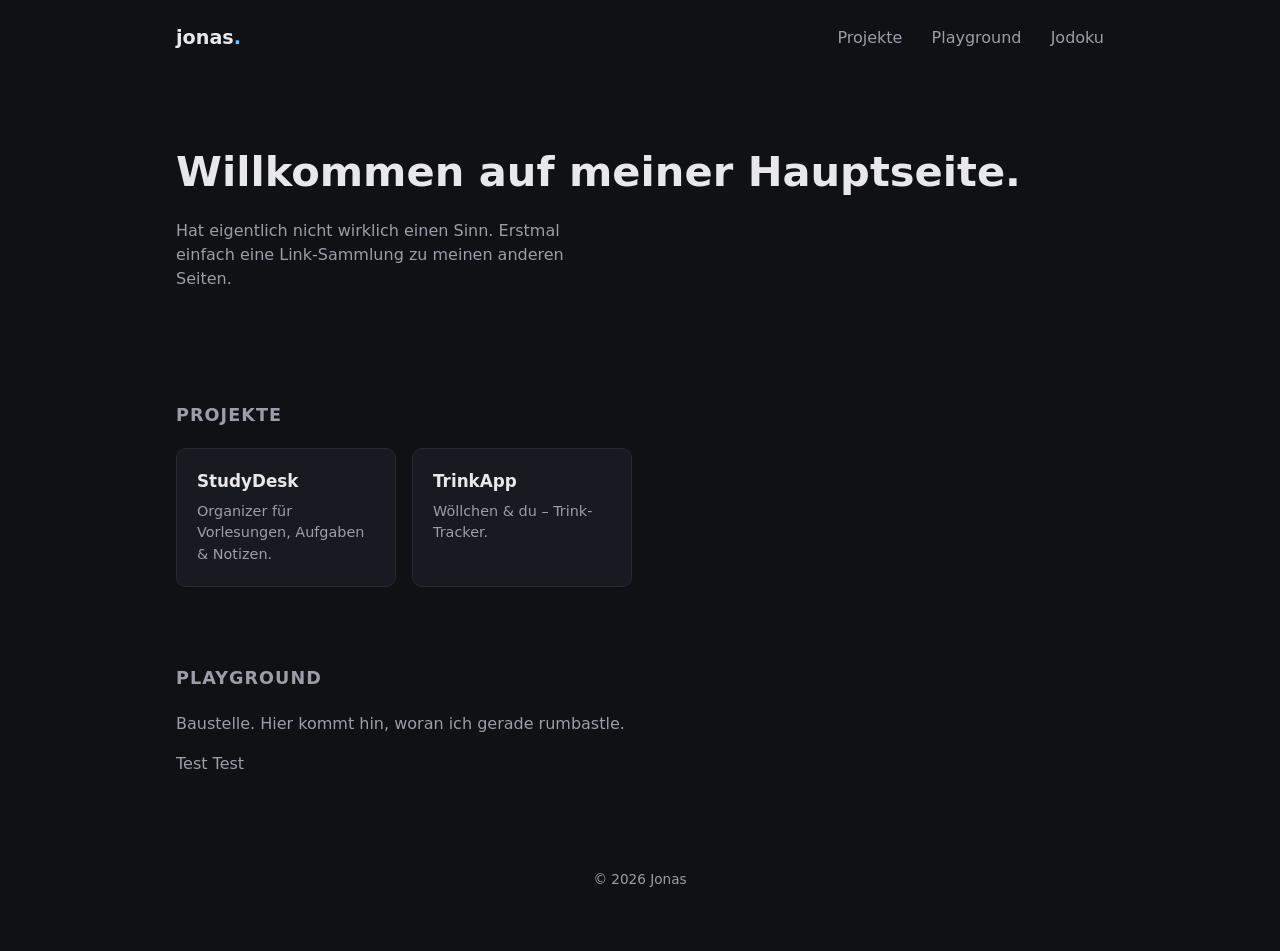
==== index.html @ ac4364a2 "added jodoku" ====
<!DOCTYPE html>
<html lang="de">
<head>
  <meta charset="UTF-8">
  <meta name="viewport" content="width=device-width, initial-scale=1.0">
  <title>Jonas :: Hauptseite</title>
  <link rel="stylesheet" href="css/style.css">
</head>
<body>

  <header class="site-header">
    <a href="/" class="logo">jonas<span class="dot">.</span></a>
    <nav>
      <a href="#projekte">Projekte</a>
      <a href="#playground">Playground</a>
      <a href="jodoku.html">Jodoku</a>
    </nav>
  </header>

  <main>

    <section class="hero">
      <h1>Willkommen auf meiner Hauptseite.</h1>
      <p>Hat eigentlich nicht wirklich einen Sinn. Erstmal einfach eine Link-Sammlung zu meinen anderen Seiten.</p>
    </section>

    <section id="projekte" class="projects">
      <h2>Projekte</h2>
      <div class="project-grid">

        <a class="project-card" href="https://studydesk-dqs.pages.dev/" target="_blank" rel="noopener">
          <h3>StudyDesk</h3>
          <p>Organizer für Vorlesungen, Aufgaben &amp; Notizen.</p>
        </a>

        <a class="project-card" href="https://trinkapp.pages.dev" target="_blank" rel="noopener">
          <h3>TrinkApp</h3>
          <p>Wöllchen &amp; du – Trink-Tracker.</p>
        </a>

      </div>
    </section>

    <section id="playground" class="playground">
      <h2>Playground</h2>
      <p>Baustelle. Hier kommt hin, woran ich gerade rumbastle.</p>
      <p>Test Test</p>
    </section>

  </main>

  <footer class="site-footer">
    <p>&copy; <span id="year"></span> Jonas</p>
  </footer>

  <script src="js/main.js"></script>
</body>
</html>
---- css/style.css ----
/* ---------------------------------------
   Variablen – hier zentral Farben/Fonts anpassen
--------------------------------------- */
:root {
  --bg: #0f1115;
  --bg-elevated: #171a21;
  --text: #e8e8ea;
  --text-muted: #9a9ea8;
  --accent: #5cc8ff;
  --border: #262a33;

  --font-sans: system-ui, -apple-system, "Segoe UI", Roboto, sans-serif;
  --radius: 10px;
  --max-width: 960px;
}

* { box-sizing: border-box; }

html, body {
  margin: 0;
  padding: 0;
}

body {
  background: var(--bg);
  color: var(--text);
  font-family: var(--font-sans);
  line-height: 1.5;
}

a { color: inherit; text-decoration: none; }

/* ---------------------------------------
   Header
--------------------------------------- */
.site-header {
  display: flex;
  justify-content: space-between;
  align-items: center;
  max-width: var(--max-width);
  margin: 0 auto;
  padding: 1.5rem 1rem;
}

.logo {
  font-weight: 700;
  font-size: 1.2rem;
}
.logo .dot { color: var(--accent); }

.site-header nav a {
  margin-left: 1.5rem;
  color: var(--text-muted);
  transition: color 0.15s ease;
}
.site-header nav a:hover { color: var(--text); }

/* ---------------------------------------
   Hero
--------------------------------------- */
.hero {
  max-width: var(--max-width);
  margin: 0 auto;
  padding: 4rem 1rem 3rem;
}

.hero h1 {
  font-size: clamp(1.8rem, 4vw, 2.6rem);
  margin: 0 0 0.75rem;
}

.hero p {
  color: var(--text-muted);
  max-width: 40ch;
}

/* ---------------------------------------
   Projekte
--------------------------------------- */
.projects, .playground {
  max-width: var(--max-width);
  margin: 0 auto;
  padding: 2rem 1rem;
}

.projects h2, .playground h2 {
  font-size: 1.1rem;
  color: var(--text-muted);
  text-transform: uppercase;
  letter-spacing: 0.06em;
  margin-bottom: 1.25rem;
}

.project-grid {
  display: grid;
  grid-template-columns: repeat(auto-fill, minmax(220px, 1fr));
  gap: 1rem;
}

.project-card {
  display: block;
  background: var(--bg-elevated);
  border: 1px solid var(--border);
  border-radius: var(--radius);
  padding: 1.25rem;
  transition: border-color 0.15s ease, transform 0.15s ease;
}

.project-card:hover {
  border-color: var(--accent);
  transform: translateY(-2px);
}

.project-card h3 {
  margin: 0 0 0.4rem;
  font-size: 1.05rem;
}

.project-card p {
  margin: 0;
  color: var(--text-muted);
  font-size: 0.9rem;
}

/* ---------------------------------------
   Playground – hier eigenes Zeug reinbauen
--------------------------------------- */
.playground p {
  color: var(--text-muted);
}

/* ---------------------------------------
   Footer
--------------------------------------- */
.site-footer {
  max-width: var(--max-width);
  margin: 0 auto;
  padding: 2rem 1rem 3rem;
  color: var(--text-muted);
  font-size: 0.85rem;
  text-align: center;
}
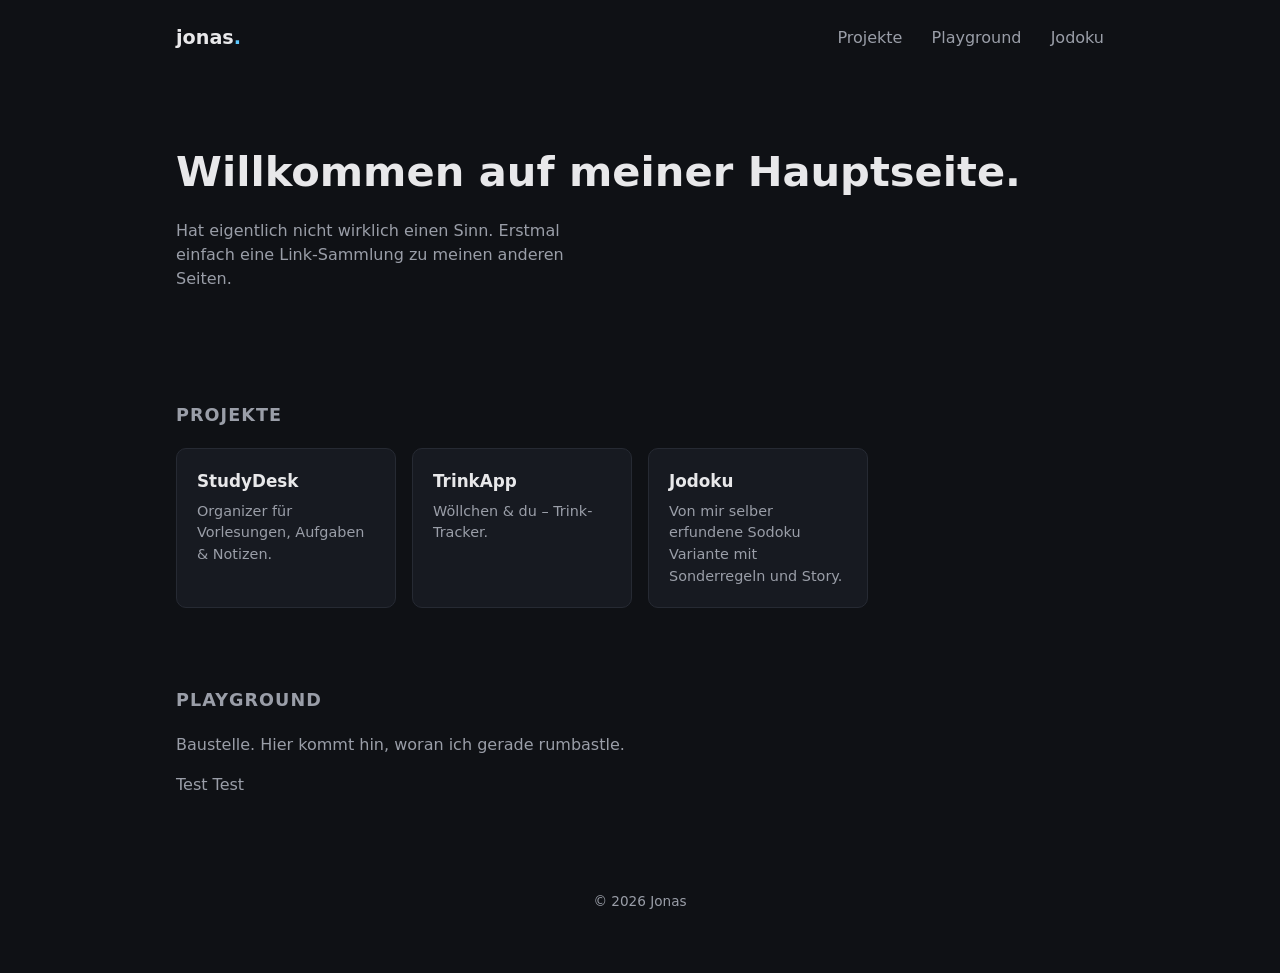
==== commit 0ce5d49f: "Changed levels and added story" ====
--- a/index.html
+++ b/index.html
@@ -37,6 +37,10 @@
           <h3>TrinkApp</h3>
           <p>Wöllchen &amp; du – Trink-Tracker.</p>
         </a>
+        <a class="project-card" href="jodoku.html" target="_blank" rel="noopener">
+          <h3>Jodoku</h3>
+          <p>Von mir selber erfundene Sodoku Variante mit Sonderregeln und Story.</p>
+        </a>
 
       </div>
     </section>
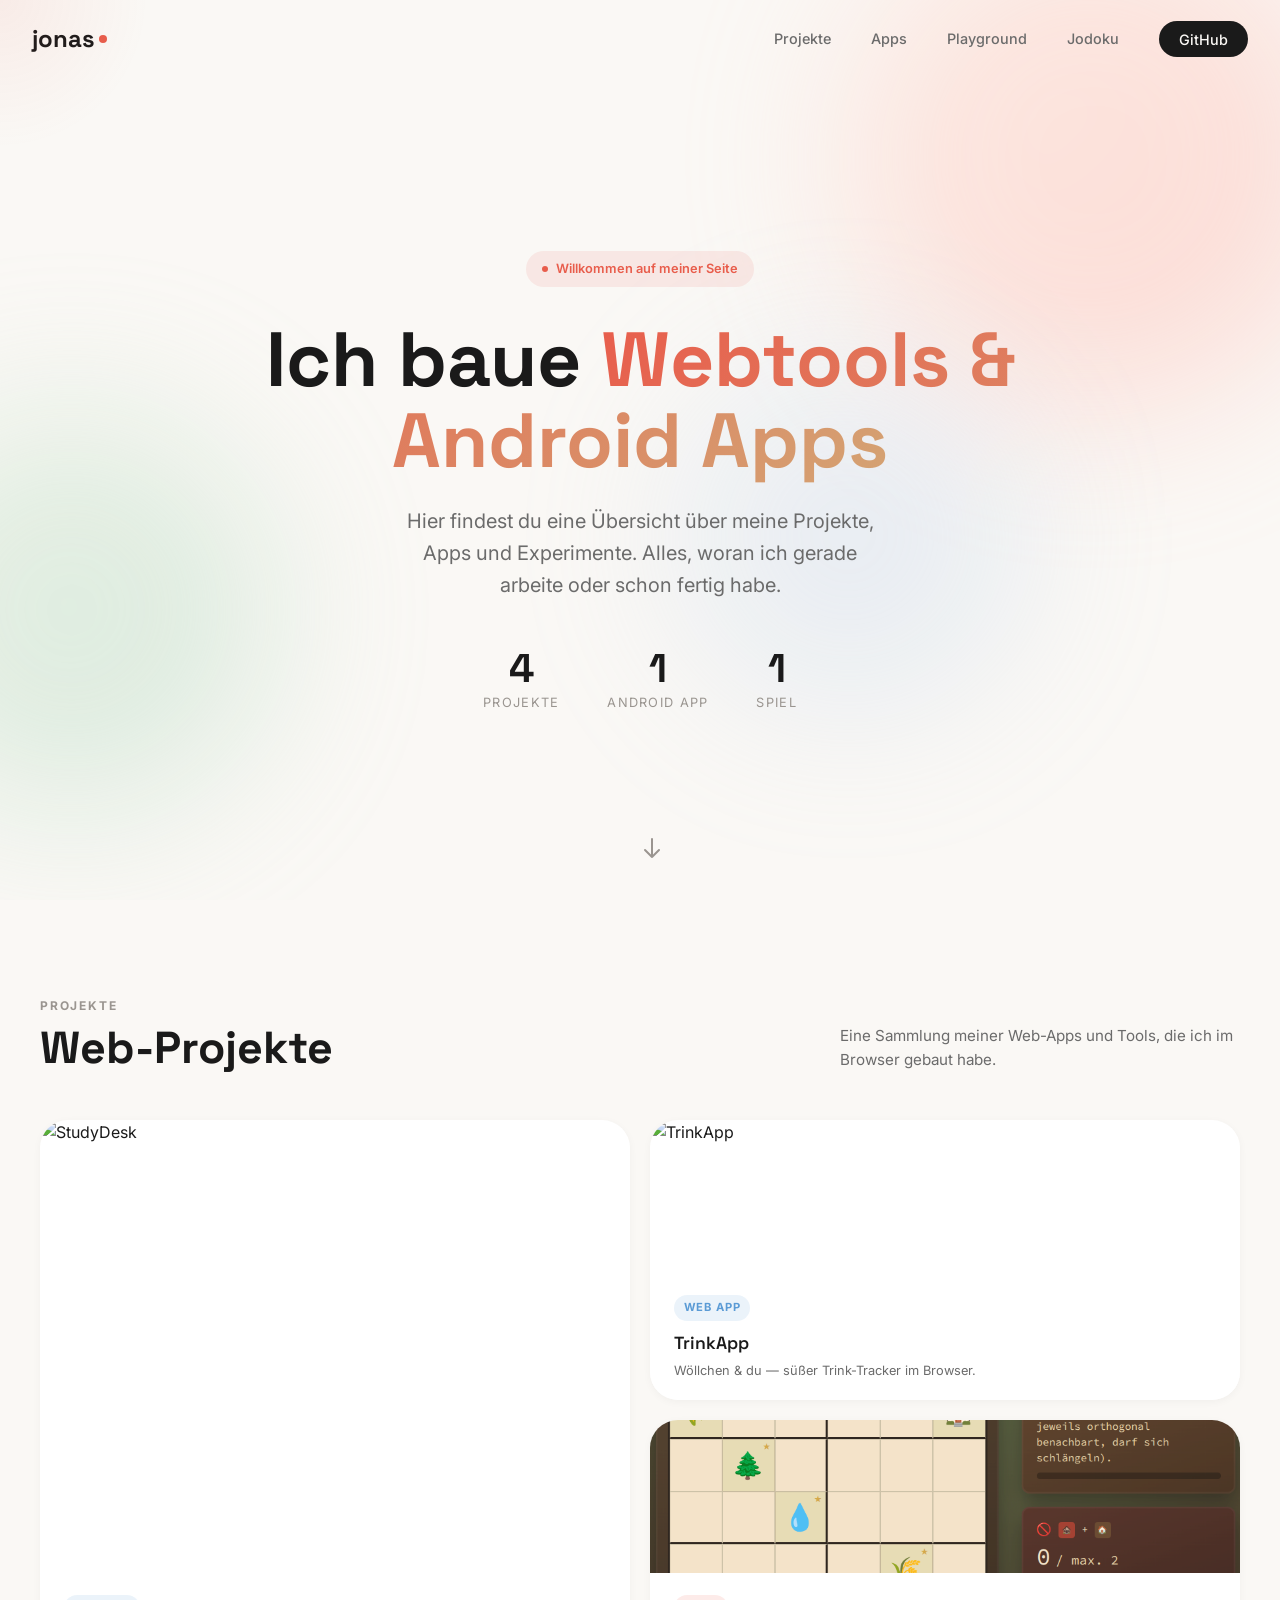
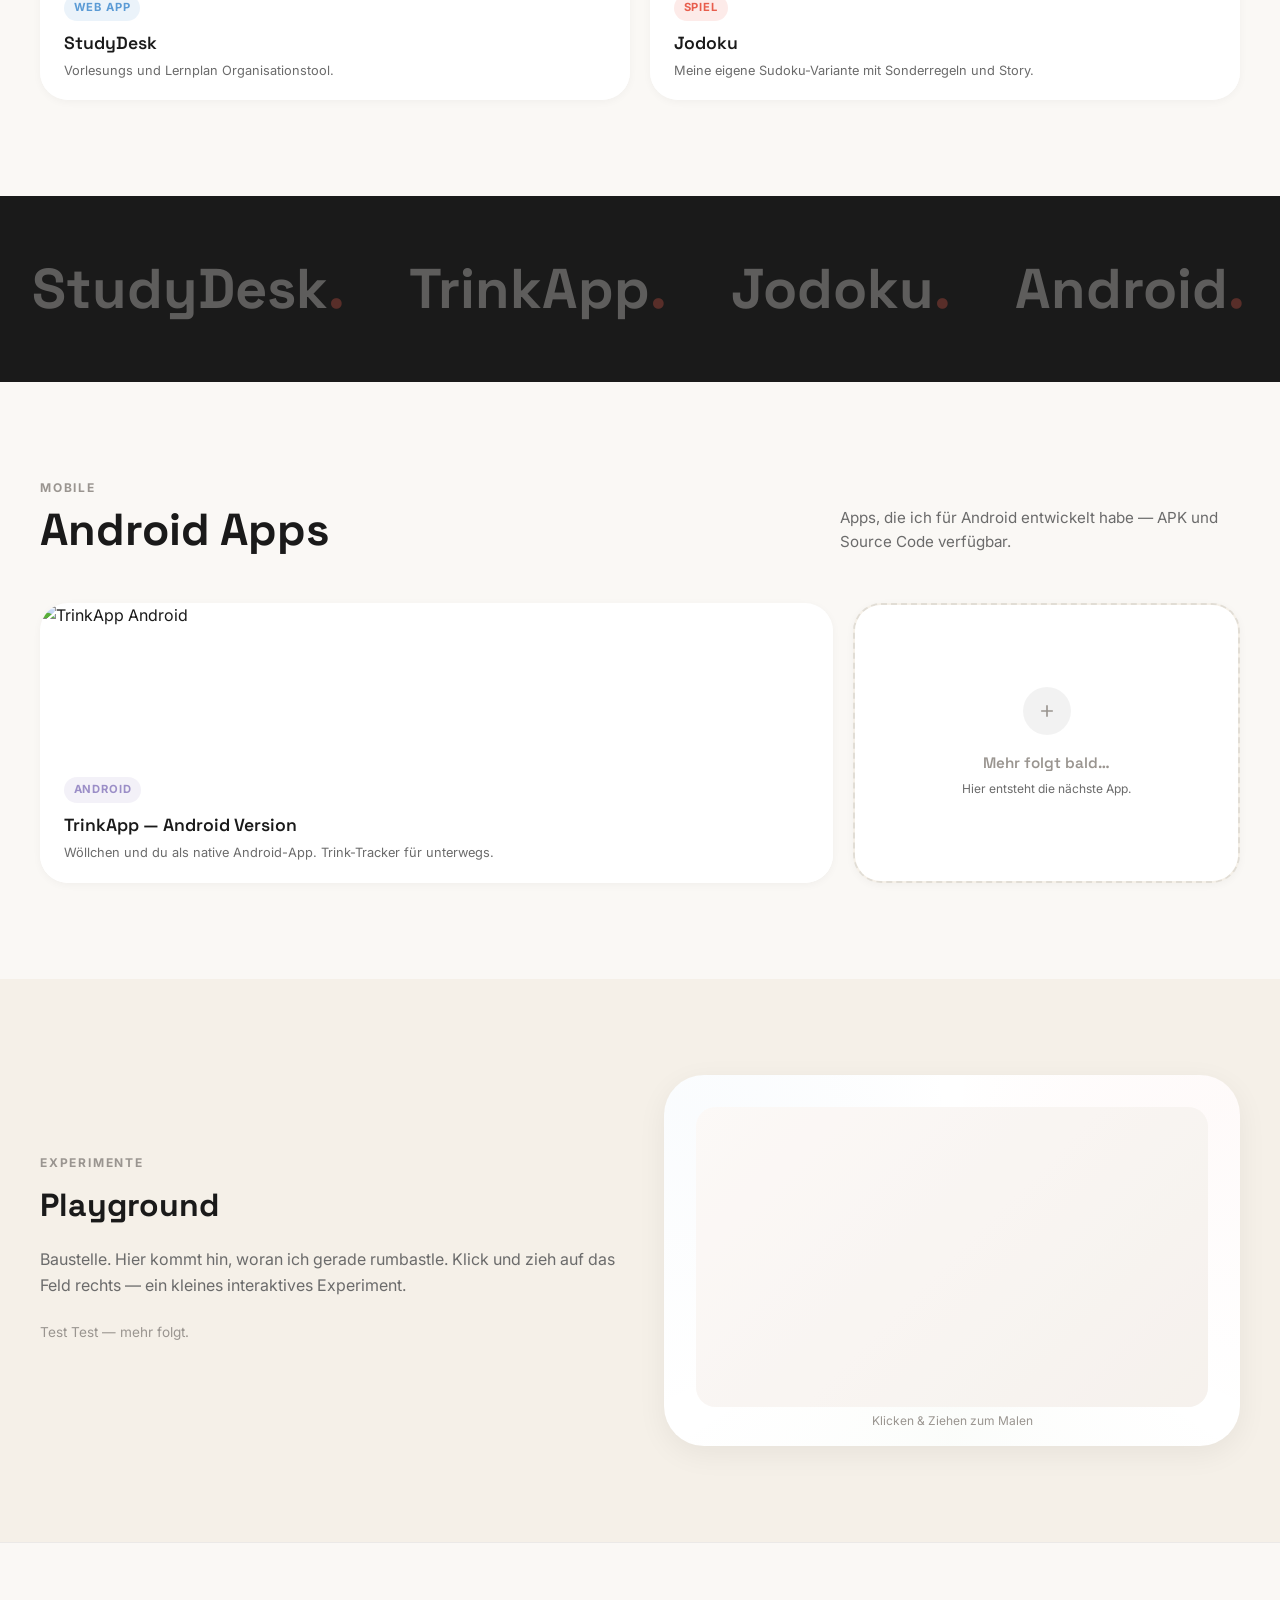
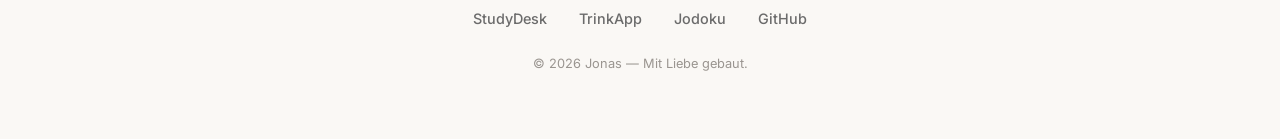
==== commit 2d5dc811: "changed design completely" ====
--- a/index.html
+++ b/index.html
@@ -3,60 +3,1056 @@
 <head>
   <meta charset="UTF-8">
   <meta name="viewport" content="width=device-width, initial-scale=1.0">
-  <title>Jonas :: Hauptseite</title>
-  <link rel="stylesheet" href="css/style.css">
+  <title>Jonas — Portfolio</title>
+  <link rel="preconnect" href="https://fonts.googleapis.com">
+  <link rel="preconnect" href="https://fonts.gstatic.com" crossorigin>
+  <link href="https://fonts.googleapis.com/css2?family=Inter:wght@300;400;500;600;700;800;900&family=Space+Grotesk:wght@400;500;600;700&display=swap" rel="stylesheet">
+  <style>
+    /* ========================================
+       CSS VARIABLES & RESET
+    ======================================== */
+    :root {
+      --bg: #faf8f5;
+      --bg-warm: #f5f0e8;
+      --bg-card: #ffffff;
+      --text: #1a1a1a;
+      --text-muted: #6b6b6b;
+      --text-light: #9a9590;
+
+      --accent-coral: #e85d4c;
+      --accent-sage: #7fb069;
+      --accent-sky: #5b9bd5;
+      --accent-lavender: #9b8ec7;
+      --accent-amber: #d4a373;
+
+      --shadow-sm: 0 2px 8px rgba(0,0,0,0.04);
+      --shadow-md: 0 8px 30px rgba(0,0,0,0.06);
+      --shadow-lg: 0 20px 60px rgba(0,0,0,0.08);
+      --shadow-glow: 0 0 40px rgba(232,93,76,0.15);
+
+      --radius-sm: 12px;
+      --radius-md: 20px;
+      --radius-lg: 28px;
+      --radius-xl: 40px;
+
+      --font-heading: 'Space Grotesk', sans-serif;
+      --font-body: 'Inter', sans-serif;
+
+      --transition-fast: 0.2s cubic-bezier(0.4, 0, 0.2, 1);
+      --transition-smooth: 0.4s cubic-bezier(0.4, 0, 0.2, 1);
+      --transition-bounce: 0.5s cubic-bezier(0.34, 1.56, 0.64, 1);
+    }
+
+    * { margin: 0; padding: 0; box-sizing: border-box; }
+
+    html {
+      scroll-behavior: smooth;
+      font-size: 16px;
+    }
+
+    body {
+      background: var(--bg);
+      color: var(--text);
+      font-family: var(--font-body);
+      line-height: 1.6;
+      overflow-x: hidden;
+      -webkit-font-smoothing: antialiased;
+    }
+
+    ::selection {
+      background: var(--accent-coral);
+      color: white;
+    }
+
+    /* ========================================
+       ANIMATED BACKGROUND SHAPES (Hero)
+    ======================================== */
+    .hero-bg {
+      position: fixed;
+      top: 0; left: 0;
+      width: 100%; height: 100vh;
+      pointer-events: none;
+      z-index: 0;
+      overflow: hidden;
+    }
+
+    .blob {
+      position: absolute;
+      border-radius: 50%;
+      filter: blur(80px);
+      opacity: 0.4;
+      animation: float 20s ease-in-out infinite;
+    }
+
+    .blob-1 {
+      width: 500px; height: 500px;
+      background: linear-gradient(135deg, #ffd6c9, #ffaaa0);
+      top: -10%; right: -5%;
+      animation-delay: 0s;
+    }
+
+    .blob-2 {
+      width: 400px; height: 400px;
+      background: linear-gradient(135deg, #c9e4ca, #a8d5ba);
+      bottom: 10%; left: -10%;
+      animation-delay: -7s;
+    }
+
+    .blob-3 {
+      width: 350px; height: 350px;
+      background: linear-gradient(135deg, #c5d8f0, #a8c6e8);
+      top: 40%; right: 20%;
+      animation-delay: -14s;
+      opacity: 0.25;
+    }
+
+    @keyframes float {
+      0%, 100% { transform: translate(0, 0) scale(1); }
+      25% { transform: translate(30px, -40px) scale(1.05); }
+      50% { transform: translate(-20px, 20px) scale(0.95); }
+      75% { transform: translate(40px, 30px) scale(1.02); }
+    }
+
+    /* ========================================
+       NAVIGATION
+    ======================================== */
+    .nav {
+      position: fixed;
+      top: 0; left: 0; right: 0;
+      z-index: 100;
+      padding: 1.25rem 2rem;
+      display: flex;
+      justify-content: space-between;
+      align-items: center;
+      transition: all var(--transition-smooth);
+    }
+
+    .nav.scrolled {
+      background: rgba(250, 248, 245, 0.85);
+      backdrop-filter: blur(20px);
+      -webkit-backdrop-filter: blur(20px);
+      box-shadow: var(--shadow-sm);
+      padding: 0.875rem 2rem;
+    }
+
+    .nav-logo {
+      font-family: var(--font-heading);
+      font-size: 1.5rem;
+      font-weight: 700;
+      color: var(--text);
+      text-decoration: none;
+      display: flex;
+      align-items: center;
+      gap: 0.25rem;
+    }
+
+    .nav-logo span {
+      display: inline-block;
+      width: 8px; height: 8px;
+      background: var(--accent-coral);
+      border-radius: 50%;
+      animation: pulse 2s ease-in-out infinite;
+    }
+
+    @keyframes pulse {
+      0%, 100% { transform: scale(1); opacity: 1; }
+      50% { transform: scale(1.5); opacity: 0.6; }
+    }
+
+    .nav-links {
+      display: flex;
+      gap: 2.5rem;
+      list-style: none;
+    }
+
+    .nav-links a {
+      color: var(--text-muted);
+      text-decoration: none;
+      font-size: 0.9rem;
+      font-weight: 500;
+      position: relative;
+      transition: color var(--transition-fast);
+    }
+
+    .nav-links a::after {
+      content: '';
+      position: absolute;
+      bottom: -4px; left: 0;
+      width: 0; height: 2px;
+      background: var(--accent-coral);
+      border-radius: 2px;
+      transition: width var(--transition-smooth);
+    }
+
+    .nav-links a:hover {
+      color: var(--text);
+    }
+
+    .nav-links a:hover::after {
+      width: 100%;
+    }
+
+    .nav-cta {
+      background: var(--text);
+      color: var(--bg) !important;
+      padding: 0.6rem 1.25rem;
+      border-radius: 100px;
+      font-weight: 600;
+      transition: all var(--transition-fast);
+    }
+
+    .nav-cta:hover {
+      background: var(--accent-coral);
+      transform: translateY(-1px);
+      box-shadow: var(--shadow-glow);
+    }
+
+    .nav-cta::after { display: none !important; }
+
+    /* ========================================
+       HERO SECTION
+    ======================================== */
+    .hero {
+      position: relative;
+      min-height: 100vh;
+      display: flex;
+      align-items: center;
+      justify-content: center;
+      padding: 8rem 2rem 4rem;
+      z-index: 1;
+    }
+
+    .hero-content {
+      text-align: center;
+      max-width: 800px;
+    }
+
+    .hero-badge {
+      display: inline-flex;
+      align-items: center;
+      gap: 0.5rem;
+      background: rgba(232, 93, 76, 0.1);
+      color: var(--accent-coral);
+      padding: 0.5rem 1rem;
+      border-radius: 100px;
+      font-size: 0.8rem;
+      font-weight: 600;
+      margin-bottom: 2rem;
+      animation: fadeInUp 0.8s ease-out;
+    }
+
+    .hero-badge::before {
+      content: '';
+      width: 6px; height: 6px;
+      background: var(--accent-coral);
+      border-radius: 50%;
+      animation: pulse 2s ease-in-out infinite;
+    }
+
+    .hero h1 {
+      font-family: var(--font-heading);
+      font-size: clamp(2.5rem, 6vw, 5rem);
+      font-weight: 700;
+      line-height: 1.05;
+      margin-bottom: 1.5rem;
+      animation: fadeInUp 0.8s ease-out 0.1s both;
+    }
+
+    .hero h1 .highlight {
+      background: linear-gradient(135deg, var(--accent-coral), var(--accent-amber));
+      -webkit-background-clip: text;
+      -webkit-text-fill-color: transparent;
+      background-clip: text;
+    }
+
+    .hero p {
+      font-size: clamp(1rem, 2vw, 1.25rem);
+      color: var(--text-muted);
+      max-width: 500px;
+      margin: 0 auto 2.5rem;
+      animation: fadeInUp 0.8s ease-out 0.2s both;
+    }
+
+    .hero-stats {
+      display: flex;
+      justify-content: center;
+      gap: 3rem;
+      margin-top: 3rem;
+      animation: fadeInUp 0.8s ease-out 0.3s both;
+    }
+
+    .stat {
+      text-align: center;
+    }
+
+    .stat-number {
+      font-family: var(--font-heading);
+      font-size: 2.5rem;
+      font-weight: 700;
+      color: var(--text);
+      line-height: 1;
+    }
+
+    .stat-label {
+      font-size: 0.8rem;
+      color: var(--text-light);
+      margin-top: 0.25rem;
+      text-transform: uppercase;
+      letter-spacing: 0.1em;
+    }
+
+    .scroll-indicator {
+      position: absolute;
+      bottom: 2rem;
+      left: 50%;
+      transform: translateX(-50%);
+      animation: fadeInUp 0.8s ease-out 0.5s both, bounce 2s ease-in-out infinite 1s;
+    }
+
+    .scroll-indicator svg {
+      width: 24px; height: 24px;
+      color: var(--text-light);
+    }
+
+    @keyframes bounce {
+      0%, 100% { transform: translateX(-50%) translateY(0); }
+      50% { transform: translateX(-50%) translateY(8px); }
+    }
+
+    @keyframes fadeInUp {
+      from { opacity: 0; transform: translateY(30px); }
+      to { opacity: 1; transform: translateY(0); }
+    }
+
+    /* ========================================
+       SECTIONS
+    ======================================== */
+    section {
+      position: relative;
+      z-index: 1;
+      padding: 6rem 2rem;
+    }
+
+    .section-header {
+      max-width: 1200px;
+      margin: 0 auto 3rem;
+      display: flex;
+      justify-content: space-between;
+      align-items: flex-end;
+      flex-wrap: wrap;
+      gap: 1rem;
+    }
+
+    .section-label {
+      font-size: 0.75rem;
+      font-weight: 700;
+      text-transform: uppercase;
+      letter-spacing: 0.15em;
+      color: var(--text-light);
+      margin-bottom: 0.5rem;
+    }
+
+    .section-title {
+      font-family: var(--font-heading);
+      font-size: clamp(1.8rem, 4vw, 2.8rem);
+      font-weight: 700;
+      line-height: 1.1;
+    }
+
+    .section-desc {
+      color: var(--text-muted);
+      max-width: 400px;
+      font-size: 0.95rem;
+    }
+
+    /* ========================================
+       BENTO GRID — PROJECTS
+    ======================================== */
+    .bento-grid {
+      max-width: 1200px;
+      margin: 0 auto;
+      display: grid;
+      grid-template-columns: repeat(4, 1fr);
+      grid-auto-rows: 280px;
+      gap: 1.25rem;
+    }
+
+    .bento-card {
+      position: relative;
+      background: var(--bg-card);
+      border-radius: var(--radius-lg);
+      overflow: hidden;
+      box-shadow: var(--shadow-sm);
+      transition: all var(--transition-smooth);
+      cursor: pointer;
+      text-decoration: none;
+      color: inherit;
+      display: flex;
+      flex-direction: column;
+    }
+
+    .bento-card:hover {
+      transform: translateY(-4px) scale(1.01);
+      box-shadow: var(--shadow-lg);
+    }
+
+    .bento-card .card-image {
+      position: relative;
+      flex: 1;
+      overflow: hidden;
+      min-height: 0;
+    }
+
+    .bento-card .card-image img {
+      width: 100%;
+      height: 100%;
+      object-fit: cover;
+      transition: transform var(--transition-smooth);
+    }
+
+    .bento-card:hover .card-image img {
+      transform: scale(1.08);
+    }
+
+    .bento-card .card-image::after {
+      content: '';
+      position: absolute;
+      inset: 0;
+      background: linear-gradient(to top, rgba(0,0,0,0.5) 0%, transparent 50%);
+      opacity: 0;
+      transition: opacity var(--transition-smooth);
+    }
+
+    .bento-card:hover .card-image::after {
+      opacity: 1;
+    }
+
+    .bento-card .card-content {
+      padding: 1.25rem 1.5rem;
+      background: var(--bg-card);
+    }
+
+    .bento-card .card-tag {
+      display: inline-block;
+      font-size: 0.7rem;
+      font-weight: 700;
+      text-transform: uppercase;
+      letter-spacing: 0.08em;
+      padding: 0.25rem 0.6rem;
+      border-radius: 100px;
+      margin-bottom: 0.5rem;
+    }
+
+    .bento-card .card-title {
+      font-family: var(--font-heading);
+      font-size: 1.1rem;
+      font-weight: 600;
+      margin-bottom: 0.25rem;
+    }
+
+    .bento-card .card-desc {
+      font-size: 0.8rem;
+      color: var(--text-muted);
+      line-height: 1.5;
+    }
+
+    .bento-card .card-arrow {
+      position: absolute;
+      top: 1rem; right: 1rem;
+      width: 36px; height: 36px;
+      background: rgba(255,255,255,0.9);
+      backdrop-filter: blur(10px);
+      border-radius: 50%;
+      display: flex;
+      align-items: center;
+      justify-content: center;
+      opacity: 0;
+      transform: translateY(10px);
+      transition: all var(--transition-fast);
+      z-index: 2;
+    }
+
+    .bento-card:hover .card-arrow {
+      opacity: 1;
+      transform: translateY(0);
+    }
+
+    /* Grid spans */
+    .bento-card.wide { grid-column: span 2; }
+    .bento-card.tall { grid-row: span 2; }
+    .bento-card.large { grid-column: span 2; grid-row: span 2; }
+
+    /* Tag colors */
+    .tag-web { background: rgba(91, 155, 213, 0.12); color: var(--accent-sky); }
+    .tag-app { background: rgba(127, 176, 105, 0.12); color: var(--accent-sage); }
+    .tag-game { background: rgba(232, 93, 76, 0.12); color: var(--accent-coral); }
+    .tag-android { background: rgba(155, 142, 199, 0.12); color: var(--accent-lavender); }
+    .tag-wip { background: rgba(212, 163, 115, 0.12); color: var(--accent-amber); }
+
+    /* ========================================
+       PLAYGROUND SECTION
+    ======================================== */
+    .playground-section {
+      background: var(--bg-warm);
+    }
+
+    .playground-container {
+      max-width: 1200px;
+      margin: 0 auto;
+      display: grid;
+      grid-template-columns: 1fr 1fr;
+      gap: 3rem;
+      align-items: center;
+    }
+
+    .playground-text h3 {
+      font-family: var(--font-heading);
+      font-size: 2rem;
+      font-weight: 700;
+      margin-bottom: 1rem;
+    }
+
+    .playground-text p {
+      color: var(--text-muted);
+      margin-bottom: 1.5rem;
+    }
+
+    /* Interactive canvas */
+    .playground-canvas-wrapper {
+      position: relative;
+      background: var(--bg-card);
+      border-radius: var(--radius-xl);
+      padding: 2rem;
+      box-shadow: var(--shadow-md);
+      overflow: hidden;
+    }
+
+    .playground-canvas-wrapper::before {
+      content: '';
+      position: absolute;
+      top: -50%; left: -50%;
+      width: 200%; height: 200%;
+      background: conic-gradient(from 0deg, transparent, var(--accent-coral), transparent, var(--accent-sage), transparent, var(--accent-sky), transparent);
+      animation: rotate 8s linear infinite;
+      opacity: 0.03;
+    }
+
+    @keyframes rotate {
+      to { transform: rotate(360deg); }
+    }
+
+    #playgroundCanvas {
+      position: relative;
+      width: 100%;
+      height: 300px;
+      border-radius: var(--radius-md);
+      background: linear-gradient(135deg, #faf8f5, #f0ece5);
+      cursor: crosshair;
+      z-index: 1;
+    }
+
+    .canvas-hint {
+      position: absolute;
+      bottom: 1rem; left: 50%;
+      transform: translateX(-50%);
+      font-size: 0.75rem;
+      color: var(--text-light);
+      z-index: 2;
+      pointer-events: none;
+    }
+
+    /* ========================================
+       MARQUEE / TICKER
+    ======================================== */
+    .marquee-section {
+      padding: 3rem 0;
+      overflow: hidden;
+      background: var(--text);
+      color: var(--bg);
+    }
+
+    .marquee-track {
+      display: flex;
+      width: max-content;
+      animation: marquee 30s linear infinite;
+    }
+
+    .marquee-item {
+      font-family: var(--font-heading);
+      font-size: clamp(2rem, 5vw, 3.5rem);
+      font-weight: 700;
+      white-space: nowrap;
+      padding: 0 2rem;
+      opacity: 0.3;
+      transition: opacity var(--transition-fast);
+    }
+
+    .marquee-item:hover {
+      opacity: 1;
+    }
+
+    .marquee-item .dot {
+      color: var(--accent-coral);
+    }
+
+    @keyframes marquee {
+      to { transform: translateX(-50%); }
+    }
+
+    /* ========================================
+       FOOTER
+    ======================================== */
+    .footer {
+      padding: 4rem 2rem;
+      text-align: center;
+      border-top: 1px solid rgba(0,0,0,0.06);
+    }
+
+    .footer-links {
+      display: flex;
+      justify-content: center;
+      gap: 2rem;
+      margin-bottom: 1.5rem;
+      flex-wrap: wrap;
+    }
+
+    .footer-links a {
+      color: var(--text-muted);
+      text-decoration: none;
+      font-size: 0.9rem;
+      font-weight: 500;
+      transition: color var(--transition-fast);
+    }
+
+    .footer-links a:hover {
+      color: var(--accent-coral);
+    }
+
+    .footer-copy {
+      color: var(--text-light);
+      font-size: 0.8rem;
+    }
+
+    /* ========================================
+       REVEAL ANIMATIONS
+    ======================================== */
+    .reveal {
+      opacity: 0;
+      transform: translateY(40px);
+      transition: all 0.8s cubic-bezier(0.4, 0, 0.2, 1);
+    }
+
+    .reveal.visible {
+      opacity: 1;
+      transform: translateY(0);
+    }
+
+    .reveal-delay-1 { transition-delay: 0.1s; }
+    .reveal-delay-2 { transition-delay: 0.2s; }
+    .reveal-delay-3 { transition-delay: 0.3s; }
+    .reveal-delay-4 { transition-delay: 0.4s; }
+
+    /* ========================================
+       MOBILE RESPONSIVE
+    ======================================== */
+    @media (max-width: 900px) {
+      .bento-grid {
+        grid-template-columns: repeat(2, 1fr);
+        grid-auto-rows: 240px;
+      }
+      .bento-card.large { grid-column: span 2; grid-row: span 2; }
+      .bento-card.wide { grid-column: span 2; }
+      .bento-card.tall { grid-row: span 1; }
+      .playground-container { grid-template-columns: 1fr; }
+      .hero-stats { gap: 2rem; }
+      .nav-links { display: none; }
+    }
+
+    @media (max-width: 600px) {
+      .bento-grid {
+        grid-template-columns: 1fr;
+        grid-auto-rows: auto;
+      }
+      .bento-card, .bento-card.wide, .bento-card.large, .bento-card.tall {
+        grid-column: span 1;
+        grid-row: span 1;
+      }
+      .bento-card .card-image { height: 200px; }
+      .hero-stats { flex-direction: column; gap: 1.5rem; }
+      section { padding: 4rem 1.25rem; }
+      .nav { padding: 1rem 1.25rem; }
+    }
+
+    /* ========================================
+       CURSOR GLOW
+    ======================================== */
+    .cursor-glow {
+      position: fixed;
+      width: 300px; height: 300px;
+      border-radius: 50%;
+      background: radial-gradient(circle, rgba(232,93,76,0.08) 0%, transparent 70%);
+      pointer-events: none;
+      z-index: 9999;
+      transform: translate(-50%, -50%);
+      transition: opacity 0.3s;
+      opacity: 0;
+    }
+
+    @media (pointer: fine) {
+      .cursor-glow { opacity: 1; }
+    }
+  </style>
 </head>
 <body>
 
-  <header class="site-header">
-    <a href="/" class="logo">jonas<span class="dot">.</span></a>
-    <nav>
-      <a href="#projekte">Projekte</a>
-      <a href="#playground">Playground</a>
+  <!-- Cursor glow effect -->
+  <div class="cursor-glow" id="cursorGlow"></div>
+
+  <!-- Animated background blobs -->
+  <div class="hero-bg">
+    <div class="blob blob-1"></div>
+    <div class="blob blob-2"></div>
+    <div class="blob blob-3"></div>
+  </div>
+
+  <!-- Navigation -->
+  <nav class="nav" id="navbar">
+    <a href="#" class="nav-logo">jonas<span></span></a>
+    <ul class="nav-links">
+      <li><a href="#projekte">Projekte</a></li>
+      <li><a href="#apps">Apps</a></li>
+      <li><a href="#playground">Playground</a></li>
+      <li><a href="jodoku.html">Jodoku</a></li>
+      <li><a href="https://github.com/Jonny-gitdev" target="_blank" rel="noopener" class="nav-cta">GitHub</a></li>
+    </ul>
+  </nav>
+
+  <!-- Hero -->
+  <section class="hero">
+    <div class="hero-content">
+      <div class="hero-badge">Willkommen auf meiner Seite</div>
+      <h1>Ich baue <span class="highlight">Webtools & Android Apps</span></h1>
+      <p>Hier findest du eine Übersicht über meine Projekte, Apps und Experimente. Alles, woran ich gerade arbeite oder schon fertig habe.</p>
+      <div class="hero-stats">
+        <div class="stat">
+          <div class="stat-number" data-count="4">0</div>
+          <div class="stat-label">Projekte</div>
+        </div>
+        <div class="stat">
+          <div class="stat-number" data-count="1">0</div>
+          <div class="stat-label">Android App</div>
+        </div>
+        <div class="stat">
+          <div class="stat-number" data-count="1">0</div>
+          <div class="stat-label">Spiel</div>
+        </div>
+      </div>
+    </div>
+    <div class="scroll-indicator">
+      <svg xmlns="http://www.w3.org/2000/svg" fill="none" viewBox="0 0 24 24" stroke="currentColor" stroke-width="2">
+        <path stroke-linecap="round" stroke-linejoin="round" d="M19 14l-7 7m0 0l-7-7m7 7V3" />
+      </svg>
+    </div>
+  </section>
+
+  <!-- Projects Section -->
+  <section id="projekte">
+    <div class="section-header reveal">
+      <div>
+        <div class="section-label">Projekte</div>
+        <h2 class="section-title">Web-Projekte</h2>
+      </div>
+      <p class="section-desc">Eine Sammlung meiner Web-Apps und Tools, die ich im Browser gebaut habe.</p>
+    </div>
+
+    <div class="bento-grid">
+      <!-- StudyDesk — large featured card -->
+      <a href="https://studydesk-dqs.pages.dev/" target="_blank" rel="noopener" class="bento-card large reveal reveal-delay-1">
+        <div class="card-arrow">
+          <svg width="16" height="16" viewBox="0 0 24 24" fill="none" stroke="currentColor" stroke-width="2.5" stroke-linecap="round" stroke-linejoin="round"><path d="M7 17L17 7"/><path d="M7 7h10v10"/></svg>
+        </div>
+        <div class="card-image">
+          <img src="https://images.unsplash.com/photo-1501504905252-473c47e087f8?w=800&q=80" alt="StudyDesk" loading="lazy">
+        </div>
+        <div class="card-content">
+          <span class="card-tag tag-web">Web App</span>
+          <h3 class="card-title">StudyDesk</h3>
+          <p class="card-desc">Vorlesungs und Lernplan Organisationstool.</p>
+        </div>
+      </a>
+
+      <!-- TrinkApp — wide card -->
+      <a href="https://trinkapp.pages.dev" target="_blank" rel="noopener" class="bento-card wide reveal reveal-delay-2">
+        <div class="card-arrow">
+          <svg width="16" height="16" viewBox="0 0 24 24" fill="none" stroke="currentColor" stroke-width="2.5" stroke-linecap="round" stroke-linejoin="round"><path d="M7 17L17 7"/><path d="M7 7h10v10"/></svg>
+        </div>
+        <div class="card-image">
+          <img src="https://images.unsplash.com/photo-1548839140-29a749e1cf4d?w=800&q=80" alt="TrinkApp" loading="lazy">
+        </div>
+        <div class="card-content">
+          <span class="card-tag tag-web">Web App</span>
+          <h3 class="card-title">TrinkApp</h3>
+          <p class="card-desc">Wöllchen & du — süßer Trink-Tracker im Browser.</p>
+        </div>
+      </a>
+
+      <!-- Jodoku — tall card -->
+      <a href="jodoku.html" class="bento-card wide reveal reveal-delay-3">
+        <div class="card-arrow">
+          <svg width="16" height="16" viewBox="0 0 24 24" fill="none" stroke="currentColor" stroke-width="2.5" stroke-linecap="round" stroke-linejoin="round"><path d="M7 17L17 7"/><path d="M7 7h10v10"/></svg>
+        </div>
+        <div class="card-image">
+          <img src="ScreenshotJodoku.png" alt="Jodoku" loading="lazy">
+        </div>
+        <div class="card-content">
+          <span class="card-tag tag-game">Spiel</span>
+          <h3 class="card-title">Jodoku</h3>
+          <p class="card-desc">Meine eigene Sudoku-Variante mit Sonderregeln und Story.</p>
+        </div>
+      </a>
+    </div>
+  </section>
+
+  <!-- Marquee -->
+  <div class="marquee-section">
+    <div class="marquee-track">
+      <span class="marquee-item">StudyDesk<span class="dot">.</span></span>
+      <span class="marquee-item">TrinkApp<span class="dot">.</span></span>
+      <span class="marquee-item">Jodoku<span class="dot">.</span></span>
+      <span class="marquee-item">Android<span class="dot">.</span></span>
+      <span class="marquee-item">Playground<span class="dot">.</span></span>
+      <span class="marquee-item">StudyDesk<span class="dot">.</span></span>
+      <span class="marquee-item">TrinkApp<span class="dot">.</span></span>
+      <span class="marquee-item">Jodoku<span class="dot">.</span></span>
+      <span class="marquee-item">Android<span class="dot">.</span></span>
+      <span class="marquee-item">Playground<span class="dot">.</span></span>
+    </div>
+  </div>
+
+  <!-- Android Apps Section -->
+  <section id="apps">
+    <div class="section-header reveal">
+      <div>
+        <div class="section-label">Mobile</div>
+        <h2 class="section-title">Android Apps</h2>
+      </div>
+      <p class="section-desc">Apps, die ich für Android entwickelt habe — APK und Source Code verfügbar.</p>
+    </div>
+
+    <div class="bento-grid" style="grid-template-columns: repeat(3, 1fr);">
+      <a href="app-page_Woellchen.html" class="bento-card wide reveal reveal-delay-1" style="grid-column: span 2;">
+        <div class="card-arrow">
+          <svg width="16" height="16" viewBox="0 0 24 24" fill="none" stroke="currentColor" stroke-width="2.5" stroke-linecap="round" stroke-linejoin="round"><path d="M7 17L17 7"/><path d="M7 7h10v10"/></svg>
+        </div>
+        <div class="card-image">
+          <img src="https://images.unsplash.com/photo-1548839140-29a749e1cf4d?w=800&q=80" alt="TrinkApp Android" loading="lazy">
+        </div>
+        <div class="card-content">
+          <span class="card-tag tag-android">Android</span>
+          <h3 class="card-title">TrinkApp — Android Version</h3>
+          <p class="card-desc">Wöllchen und du als native Android-App. Trink-Tracker für unterwegs.</p>
+        </div>
+      </a>
+
+      <!-- Placeholder for future app -->
+      <div class="bento-card reveal reveal-delay-2" style="background: var(--bg-warm); border: 2px dashed rgba(0,0,0,0.08);">
+        <div class="card-content" style="display: flex; flex-direction: column; justify-content: center; align-items: center; height: 100%; text-align: center;">
+          <div style="width: 48px; height: 48px; border-radius: 50%; background: rgba(0,0,0,0.05); display: flex; align-items: center; justify-content: center; margin-bottom: 1rem;">
+            <svg width="20" height="20" viewBox="0 0 24 24" fill="none" stroke="var(--text-light)" stroke-width="2"><path d="M12 5v14M5 12h14"/></svg>
+          </div>
+          <h3 class="card-title" style="color: var(--text-light); font-size: 0.95rem;">Mehr folgt bald…</h3>
+          <p class="card-desc" style="font-size: 0.75rem;">Hier entsteht die nächste App.</p>
+        </div>
+      </div>
+    </div>
+  </section>
+
+  <!-- Playground Section -->
+  <section id="playground" class="playground-section">
+    <div class="playground-container">
+      <div class="playground-text reveal">
+        <div class="section-label">Experimente</div>
+        <h3>Playground</h3>
+        <p>Baustelle. Hier kommt hin, woran ich gerade rumbastle. Klick und zieh auf das Feld rechts — ein kleines interaktives Experiment.</p>
+        <p style="font-size: 0.85rem; color: var(--text-light);">Test Test — mehr folgt.</p>
+      </div>
+      <div class="playground-canvas-wrapper reveal reveal-delay-2">
+        <canvas id="playgroundCanvas"></canvas>
+        <span class="canvas-hint">Klicken & Ziehen zum Malen</span>
+      </div>
+    </div>
+  </section>
+
+  <!-- Footer -->
+  <footer class="footer">
+    <div class="footer-links">
+      <a href="https://studydesk-dqs.pages.dev/" target="_blank" rel="noopener">StudyDesk</a>
+      <a href="https://trinkapp.pages.dev" target="_blank" rel="noopener">TrinkApp</a>
       <a href="jodoku.html">Jodoku</a>
-    </nav>
-  </header>
-
-  <main>
-
-    <section class="hero">
-      <h1>Willkommen auf meiner Hauptseite.</h1>
-      <p>Hat eigentlich nicht wirklich einen Sinn. Erstmal einfach eine Link-Sammlung zu meinen anderen Seiten.</p>
-    </section>
-
-    <section id="projekte" class="projects">
-      <h2>Projekte</h2>
-      <div class="project-grid">
-
-        <a class="project-card" href="https://studydesk-dqs.pages.dev/" target="_blank" rel="noopener">
-          <h3>StudyDesk</h3>
-          <p>Organizer für Vorlesungen, Aufgaben &amp; Notizen.</p>
-        </a>
-
-        <a class="project-card" href="https://trinkapp.pages.dev" target="_blank" rel="noopener">
-          <h3>TrinkApp</h3>
-          <p>Wöllchen &amp; du – Trink-Tracker.</p>
-        </a>
-        <a class="project-card" href="jodoku.html" target="_blank" rel="noopener">
-          <h3>Jodoku</h3>
-          <p>Von mir selber erfundene Sodoku Variante mit Sonderregeln und Story.</p>
-        </a>
-
-      </div>
-    </section>
-
-    <section id="playground" class="playground">
-      <h2>Playground</h2>
-      <p>Baustelle. Hier kommt hin, woran ich gerade rumbastle.</p>
-      <p>Test Test</p>
-    </section>
-
-  </main>
-
-  <footer class="site-footer">
-    <p>&copy; <span id="year"></span> Jonas</p>
+      <a href="https://github.com/Jonny-gitdev" target="_blank" rel="noopener">GitHub</a>
+    </div>
+    <p class="footer-copy">&copy; <span id="year"></span> Jonas — Mit Liebe gebaut.</p>
   </footer>
 
-  <script src="js/main.js"></script>
+  <script>
+    /* ========================================
+       NAVBAR SCROLL EFFECT
+    ======================================== */
+    const navbar = document.getElementById('navbar');
+    window.addEventListener('scroll', () => {
+      navbar.classList.toggle('scrolled', window.scrollY > 50);
+    });
+
+    /* ========================================
+       ANIMATED COUNTERS
+    ======================================== */
+    const counters = document.querySelectorAll('[data-count]');
+    const countObserver = new IntersectionObserver((entries) => {
+      entries.forEach(entry => {
+        if (entry.isIntersecting) {
+          const el = entry.target;
+          const target = parseInt(el.dataset.count);
+          let current = 0;
+          const increment = target / 40;
+          const timer = setInterval(() => {
+            current += increment;
+            if (current >= target) {
+              el.textContent = target;
+              clearInterval(timer);
+            } else {
+              el.textContent = Math.floor(current);
+            }
+          }, 30);
+          countObserver.unobserve(el);
+        }
+      });
+    }, { threshold: 0.5 });
+
+    counters.forEach(c => countObserver.observe(c));
+
+    /* ========================================
+       SCROLL REVEAL
+    ======================================== */
+    const revealElements = document.querySelectorAll('.reveal');
+    const revealObserver = new IntersectionObserver((entries) => {
+      entries.forEach(entry => {
+        if (entry.isIntersecting) {
+          entry.target.classList.add('visible');
+          revealObserver.unobserve(entry.target);
+        }
+      });
+    }, { threshold: 0.1, rootMargin: '0px 0px -50px 0px' });
+
+    revealElements.forEach(el => revealObserver.observe(el));
+
+    /* ========================================
+       CURSOR GLOW
+    ======================================== */
+    const cursorGlow = document.getElementById('cursorGlow');
+    let mouseX = 0, mouseY = 0;
+    let glowX = 0, glowY = 0;
+
+    document.addEventListener('mousemove', (e) => {
+      mouseX = e.clientX;
+      mouseY = e.clientY;
+    });
+
+    function animateGlow() {
+      glowX += (mouseX - glowX) * 0.1;
+      glowY += (mouseY - glowY) * 0.1;
+      cursorGlow.style.left = glowX + 'px';
+      cursorGlow.style.top = glowY + 'px';
+      requestAnimationFrame(animateGlow);
+    }
+    animateGlow();
+
+    /* ========================================
+       PLAYGROUND CANVAS — PARTICLE DRAWING
+    ======================================== */
+    const canvas = document.getElementById('playgroundCanvas');
+    const ctx = canvas.getContext('2d');
+    let particles = [];
+    let isDrawing = false;
+    const colors = ['#e85d4c', '#7fb069', '#5b9bd5', '#9b8ec7', '#d4a373', '#ffaaa0'];
+
+    function resizeCanvas() {
+      const rect = canvas.getBoundingClientRect();
+      canvas.width = rect.width * window.devicePixelRatio;
+      canvas.height = rect.height * window.devicePixelRatio;
+      ctx.scale(window.devicePixelRatio, window.devicePixelRatio);
+    }
+    resizeCanvas();
+    window.addEventListener('resize', resizeCanvas);
+
+    class Particle {
+      constructor(x, y) {
+        this.x = x;
+        this.y = y;
+        this.size = Math.random() * 4 + 2;
+        this.speedX = (Math.random() - 0.5) * 3;
+        this.speedY = (Math.random() - 0.5) * 3;
+        this.color = colors[Math.floor(Math.random() * colors.length)];
+        this.life = 1;
+        this.decay = Math.random() * 0.015 + 0.008;
+      }
+      update() {
+        this.x += this.speedX;
+        this.y += this.speedY;
+        this.speedX *= 0.98;
+        this.speedY *= 0.98;
+        this.life -= this.decay;
+        this.size *= 0.98;
+      }
+      draw() {
+        ctx.globalAlpha = this.life;
+        ctx.fillStyle = this.color;
+        ctx.beginPath();
+        ctx.arc(this.x, this.y, this.size, 0, Math.PI * 2);
+        ctx.fill();
+        ctx.globalAlpha = 1;
+      }
+    }
+
+    function getPos(e) {
+      const rect = canvas.getBoundingClientRect();
+      const clientX = e.touches ? e.touches[0].clientX : e.clientX;
+      const clientY = e.touches ? e.touches[0].clientY : e.clientY;
+      return {
+        x: clientX - rect.left,
+        y: clientY - rect.top
+      };
+    }
+
+    function addParticles(x, y, count = 3) {
+      for (let i = 0; i < count; i++) {
+        particles.push(new Particle(x + (Math.random() - 0.5) * 10, y + (Math.random() - 0.5) * 10));
+      }
+    }
+
+    canvas.addEventListener('mousedown', (e) => { isDrawing = true; const p = getPos(e); addParticles(p.x, p.y, 8); });
+    canvas.addEventListener('mousemove', (e) => { if (isDrawing) { const p = getPos(e); addParticles(p.x, p.y, 2); } });
+    canvas.addEventListener('mouseup', () => { isDrawing = false; });
+    canvas.addEventListener('mouseleave', () => { isDrawing = false; });
+
+    canvas.addEventListener('touchstart', (e) => { e.preventDefault(); isDrawing = true; const p = getPos(e); addParticles(p.x, p.y, 8); });
+    canvas.addEventListener('touchmove', (e) => { e.preventDefault(); if (isDrawing) { const p = getPos(e); addParticles(p.x, p.y, 2); } });
+    canvas.addEventListener('touchend', () => { isDrawing = false; });
+
+    function animateCanvas() {
+      ctx.fillStyle = 'rgba(250, 248, 245, 0.15)';
+      ctx.fillRect(0, 0, canvas.width / window.devicePixelRatio, canvas.height / window.devicePixelRatio);
+
+      particles = particles.filter(p => p.life > 0);
+      particles.forEach(p => { p.update(); p.draw(); });
+
+      requestAnimationFrame(animateCanvas);
+    }
+    animateCanvas();
+
+    /* ========================================
+       YEAR
+    ======================================== */
+    document.getElementById('year').textContent = new Date().getFullYear();
+  </script>
 </body>
-</html>
+</html>
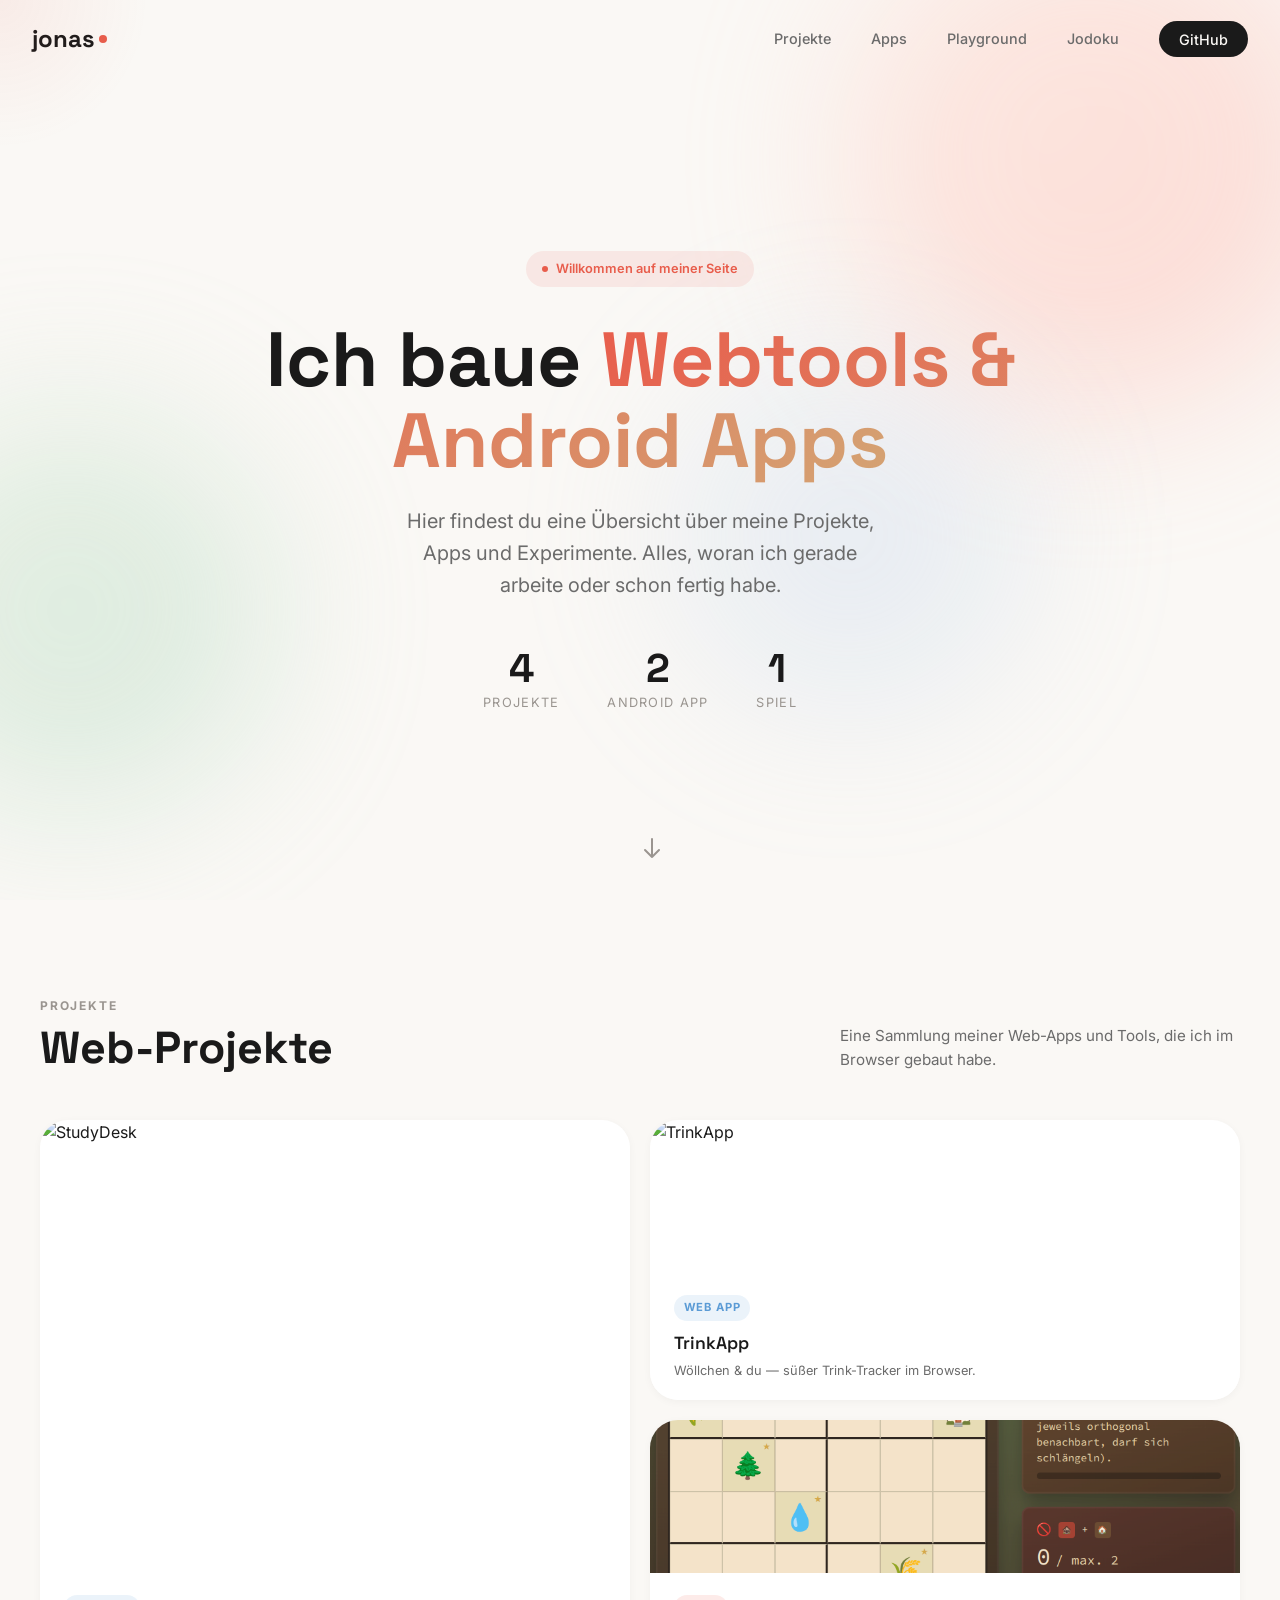
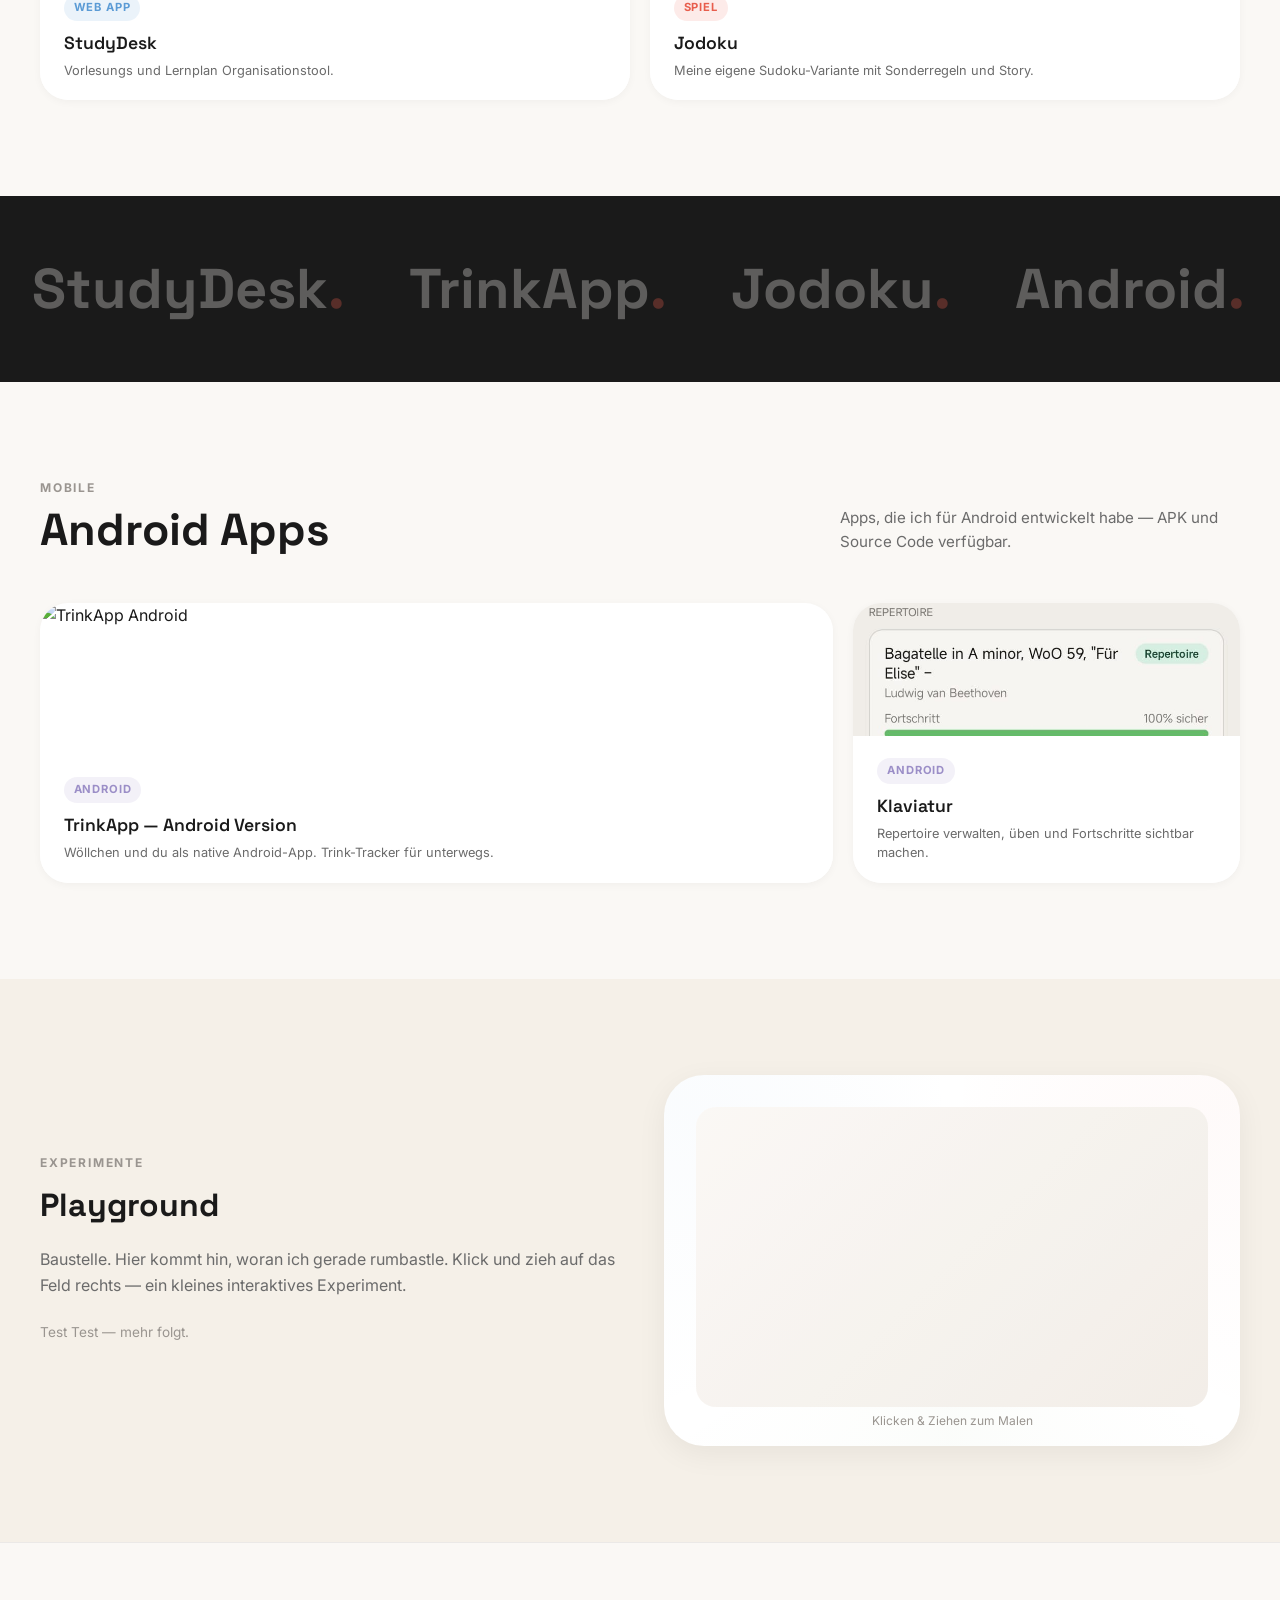
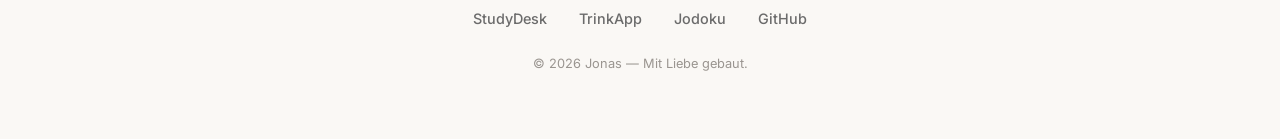
==== commit 9a496fb2: "Agent Host changes for agents/app-page-update-woellchen-design" ====
--- a/index.html
+++ b/index.html
@@ -739,7 +739,7 @@
           <div class="stat-label">Projekte</div>
         </div>
         <div class="stat">
-          <div class="stat-number" data-count="1">0</div>
+          <div class="stat-number" data-count="2">0</div>
           <div class="stat-label">Android App</div>
         </div>
         <div class="stat">
@@ -854,16 +854,19 @@
         </div>
       </a>
 
-      <!-- Placeholder for future app -->
-      <div class="bento-card reveal reveal-delay-2" style="background: var(--bg-warm); border: 2px dashed rgba(0,0,0,0.08);">
-        <div class="card-content" style="display: flex; flex-direction: column; justify-content: center; align-items: center; height: 100%; text-align: center;">
-          <div style="width: 48px; height: 48px; border-radius: 50%; background: rgba(0,0,0,0.05); display: flex; align-items: center; justify-content: center; margin-bottom: 1rem;">
-            <svg width="20" height="20" viewBox="0 0 24 24" fill="none" stroke="var(--text-light)" stroke-width="2"><path d="M12 5v14M5 12h14"/></svg>
-          </div>
-          <h3 class="card-title" style="color: var(--text-light); font-size: 0.95rem;">Mehr folgt bald…</h3>
-          <p class="card-desc" style="font-size: 0.75rem;">Hier entsteht die nächste App.</p>
-        </div>
-      </div>
+      <a href="app-page_Klaviatur.html" class="bento-card reveal reveal-delay-2">
+        <div class="card-arrow">
+          <svg width="16" height="16" viewBox="0 0 24 24" fill="none" stroke="currentColor" stroke-width="2.5" stroke-linecap="round" stroke-linejoin="round"><path d="M7 17L17 7"/><path d="M7 7h10v10"/></svg>
+        </div>
+        <div class="card-image">
+          <img src="Klaviatur-Repertoire.jpeg" alt="Klaviatur Android App" loading="lazy">
+        </div>
+        <div class="card-content">
+          <span class="card-tag tag-android">Android</span>
+          <h3 class="card-title">Klaviatur</h3>
+          <p class="card-desc">Repertoire verwalten, üben und Fortschritte sichtbar machen.</p>
+        </div>
+      </a>
     </div>
   </section>
 
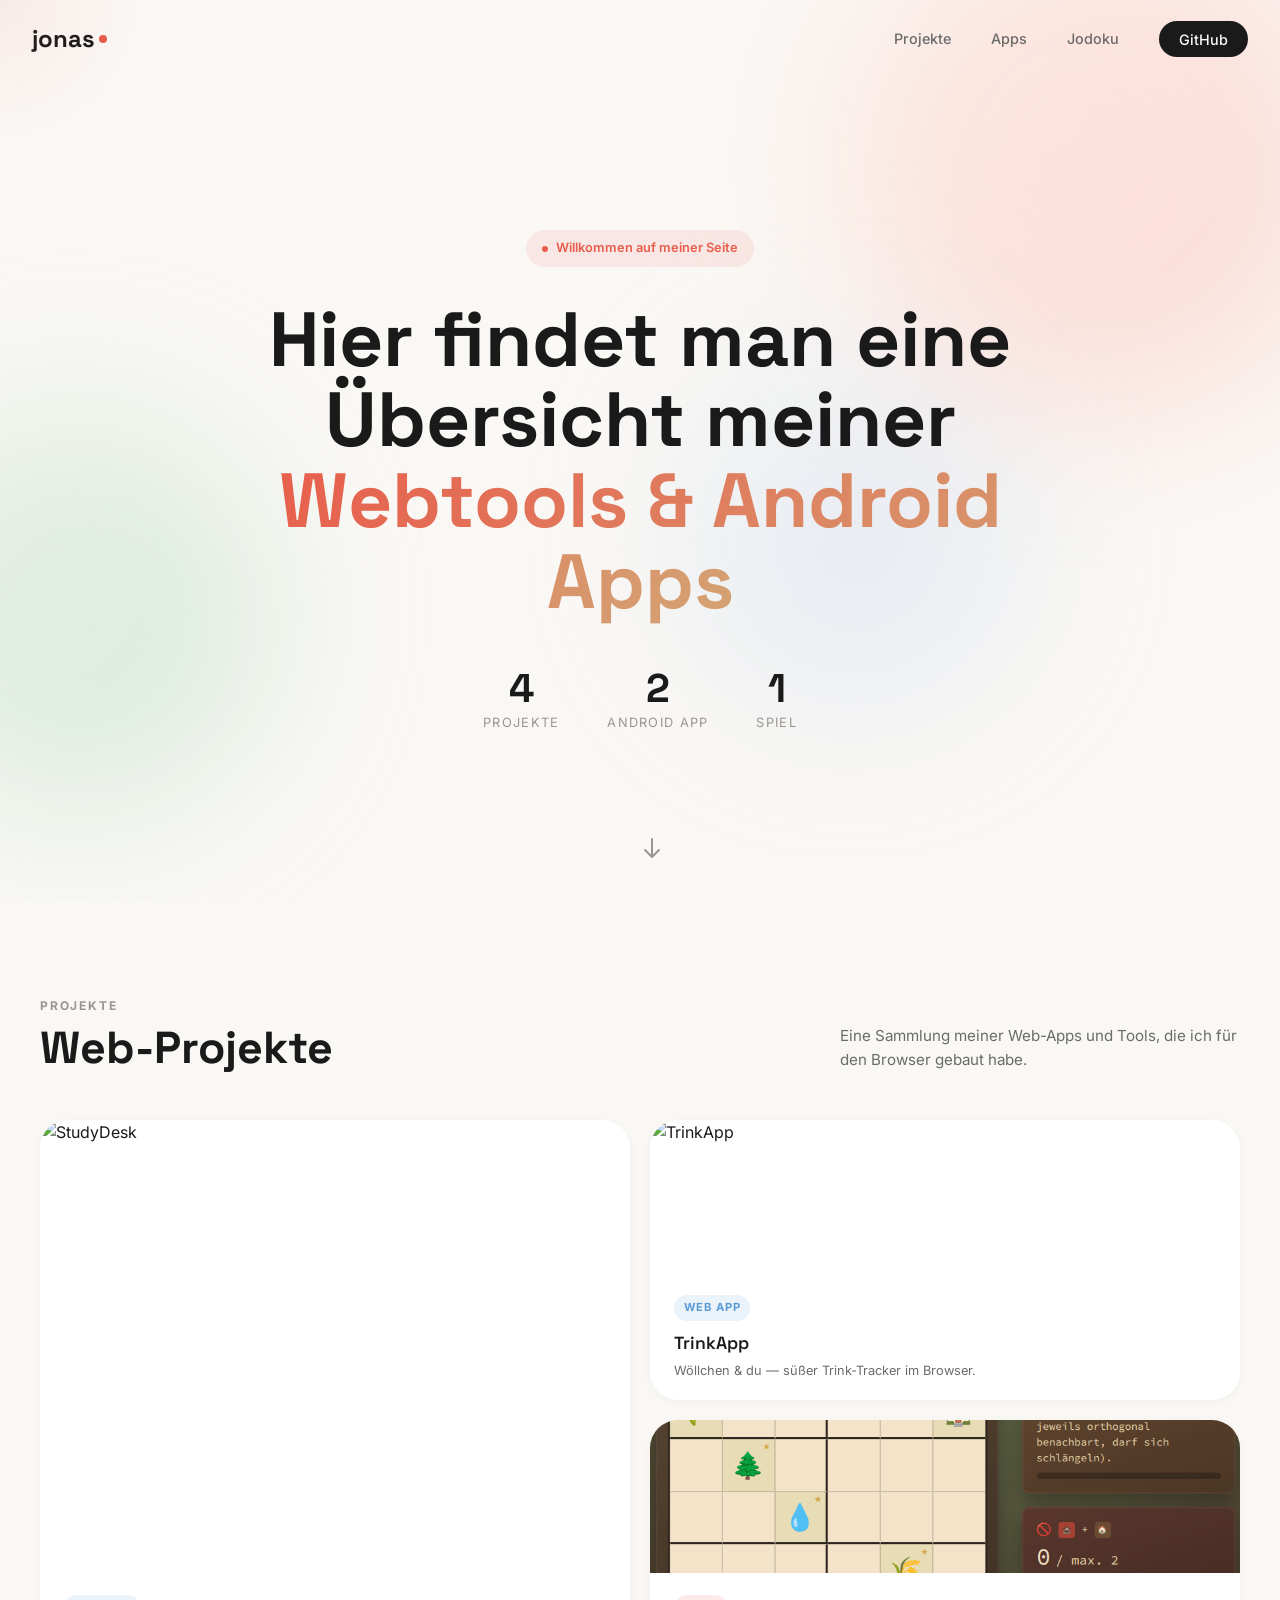
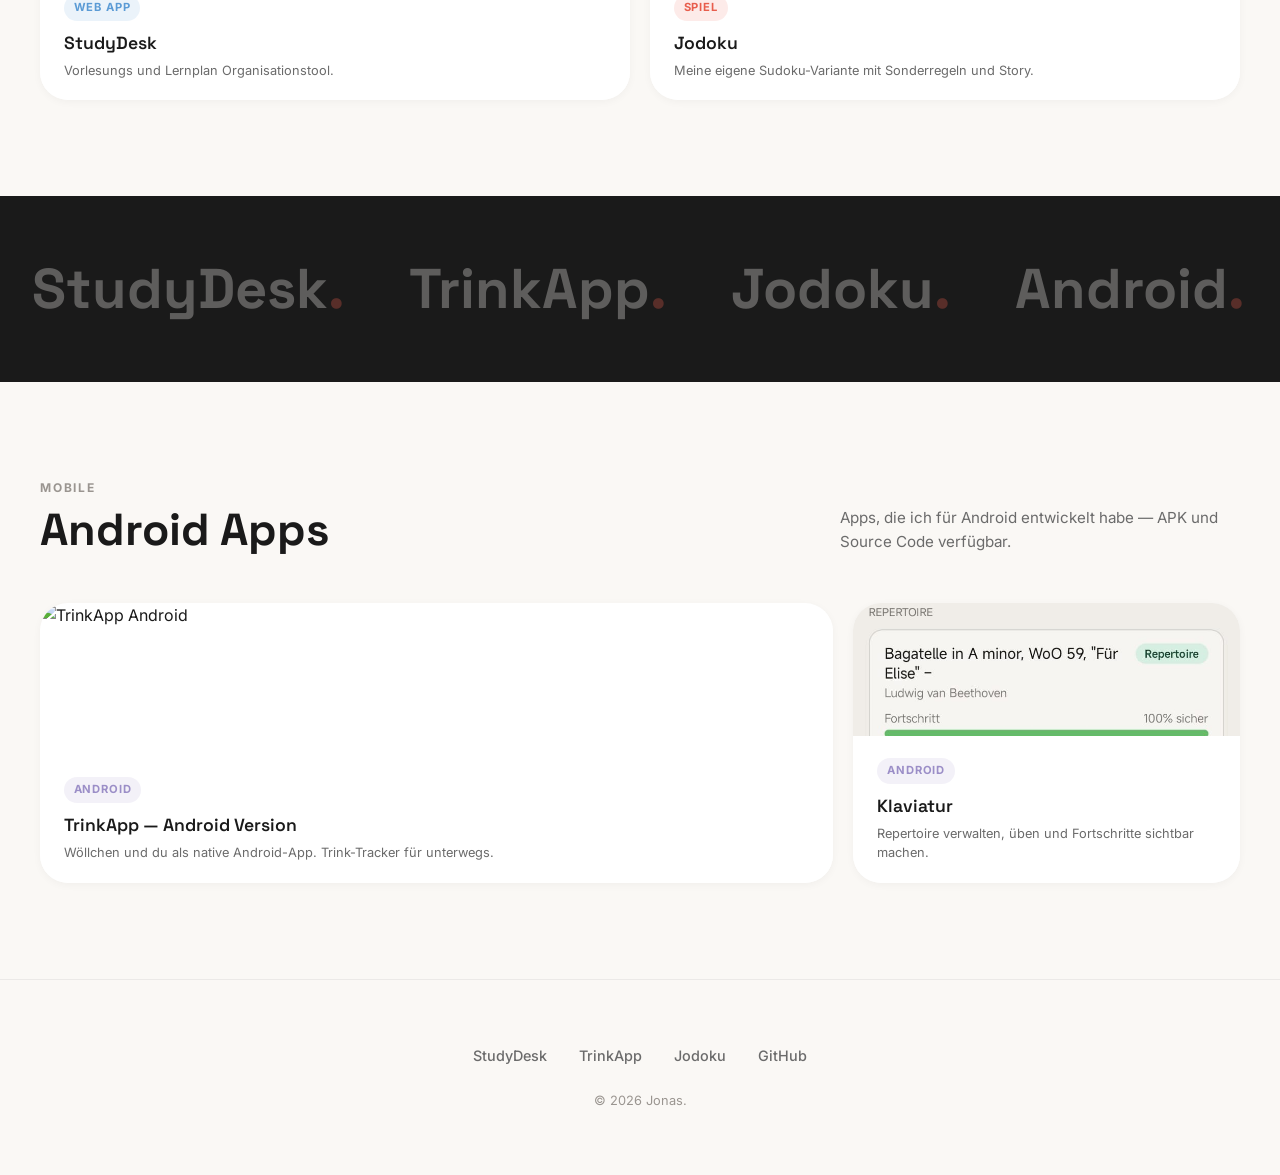
==== commit 91f15667: "removed playground" ====
--- a/index.html
+++ b/index.html
@@ -490,78 +490,6 @@
     .tag-wip { background: rgba(212, 163, 115, 0.12); color: var(--accent-amber); }
 
     /* ========================================
-       PLAYGROUND SECTION
-    ======================================== */
-    .playground-section {
-      background: var(--bg-warm);
-    }
-
-    .playground-container {
-      max-width: 1200px;
-      margin: 0 auto;
-      display: grid;
-      grid-template-columns: 1fr 1fr;
-      gap: 3rem;
-      align-items: center;
-    }
-
-    .playground-text h3 {
-      font-family: var(--font-heading);
-      font-size: 2rem;
-      font-weight: 700;
-      margin-bottom: 1rem;
-    }
-
-    .playground-text p {
-      color: var(--text-muted);
-      margin-bottom: 1.5rem;
-    }
-
-    /* Interactive canvas */
-    .playground-canvas-wrapper {
-      position: relative;
-      background: var(--bg-card);
-      border-radius: var(--radius-xl);
-      padding: 2rem;
-      box-shadow: var(--shadow-md);
-      overflow: hidden;
-    }
-
-    .playground-canvas-wrapper::before {
-      content: '';
-      position: absolute;
-      top: -50%; left: -50%;
-      width: 200%; height: 200%;
-      background: conic-gradient(from 0deg, transparent, var(--accent-coral), transparent, var(--accent-sage), transparent, var(--accent-sky), transparent);
-      animation: rotate 8s linear infinite;
-      opacity: 0.03;
-    }
-
-    @keyframes rotate {
-      to { transform: rotate(360deg); }
-    }
-
-    #playgroundCanvas {
-      position: relative;
-      width: 100%;
-      height: 300px;
-      border-radius: var(--radius-md);
-      background: linear-gradient(135deg, #faf8f5, #f0ece5);
-      cursor: crosshair;
-      z-index: 1;
-    }
-
-    .canvas-hint {
-      position: absolute;
-      bottom: 1rem; left: 50%;
-      transform: translateX(-50%);
-      font-size: 0.75rem;
-      color: var(--text-light);
-      z-index: 2;
-      pointer-events: none;
-    }
-
-    /* ========================================
        MARQUEE / TICKER
     ======================================== */
     .marquee-section {
@@ -663,7 +591,6 @@
       .bento-card.large { grid-column: span 2; grid-row: span 2; }
       .bento-card.wide { grid-column: span 2; }
       .bento-card.tall { grid-row: span 1; }
-      .playground-container { grid-template-columns: 1fr; }
       .hero-stats { gap: 2rem; }
       .nav-links { display: none; }
     }
@@ -721,7 +648,6 @@
     <ul class="nav-links">
       <li><a href="#projekte">Projekte</a></li>
       <li><a href="#apps">Apps</a></li>
-      <li><a href="#playground">Playground</a></li>
       <li><a href="jodoku.html">Jodoku</a></li>
       <li><a href="https://github.com/Jonny-gitdev" target="_blank" rel="noopener" class="nav-cta">GitHub</a></li>
     </ul>
@@ -731,8 +657,7 @@
   <section class="hero">
     <div class="hero-content">
       <div class="hero-badge">Willkommen auf meiner Seite</div>
-      <h1>Ich baue <span class="highlight">Webtools & Android Apps</span></h1>
-      <p>Hier findest du eine Übersicht über meine Projekte, Apps und Experimente. Alles, woran ich gerade arbeite oder schon fertig habe.</p>
+      <h1>Hier findet man eine Übersicht meiner <span class="highlight">Webtools & Android Apps</span></h1>
       <div class="hero-stats">
         <div class="stat">
           <div class="stat-number" data-count="4">0</div>
@@ -762,7 +687,7 @@
         <div class="section-label">Projekte</div>
         <h2 class="section-title">Web-Projekte</h2>
       </div>
-      <p class="section-desc">Eine Sammlung meiner Web-Apps und Tools, die ich im Browser gebaut habe.</p>
+      <p class="section-desc">Eine Sammlung meiner Web-Apps und Tools, die ich für den Browser gebaut habe.</p>
     </div>
 
     <div class="bento-grid">
@@ -802,7 +727,7 @@
           <svg width="16" height="16" viewBox="0 0 24 24" fill="none" stroke="currentColor" stroke-width="2.5" stroke-linecap="round" stroke-linejoin="round"><path d="M7 17L17 7"/><path d="M7 7h10v10"/></svg>
         </div>
         <div class="card-image">
-          <img src="ScreenshotJodoku.png" alt="Jodoku" loading="lazy">
+          <img src="assets/images/jodoku/jodoku-preview.png" alt="Jodoku" loading="lazy">
         </div>
         <div class="card-content">
           <span class="card-tag tag-game">Spiel</span>
@@ -820,12 +745,10 @@
       <span class="marquee-item">TrinkApp<span class="dot">.</span></span>
       <span class="marquee-item">Jodoku<span class="dot">.</span></span>
       <span class="marquee-item">Android<span class="dot">.</span></span>
-      <span class="marquee-item">Playground<span class="dot">.</span></span>
       <span class="marquee-item">StudyDesk<span class="dot">.</span></span>
       <span class="marquee-item">TrinkApp<span class="dot">.</span></span>
       <span class="marquee-item">Jodoku<span class="dot">.</span></span>
       <span class="marquee-item">Android<span class="dot">.</span></span>
-      <span class="marquee-item">Playground<span class="dot">.</span></span>
     </div>
   </div>
 
@@ -840,7 +763,7 @@
     </div>
 
     <div class="bento-grid" style="grid-template-columns: repeat(3, 1fr);">
-      <a href="app-page_Woellchen.html" class="bento-card wide reveal reveal-delay-1" style="grid-column: span 2;">
+      <a href="pages/woellchen-app.html" class="bento-card wide reveal reveal-delay-1" style="grid-column: span 2;">
         <div class="card-arrow">
           <svg width="16" height="16" viewBox="0 0 24 24" fill="none" stroke="currentColor" stroke-width="2.5" stroke-linecap="round" stroke-linejoin="round"><path d="M7 17L17 7"/><path d="M7 7h10v10"/></svg>
         </div>
@@ -854,12 +777,12 @@
         </div>
       </a>
 
-      <a href="app-page_Klaviatur.html" class="bento-card reveal reveal-delay-2">
+      <a href="pages/klaviatur-app.html" class="bento-card reveal reveal-delay-2">
         <div class="card-arrow">
           <svg width="16" height="16" viewBox="0 0 24 24" fill="none" stroke="currentColor" stroke-width="2.5" stroke-linecap="round" stroke-linejoin="round"><path d="M7 17L17 7"/><path d="M7 7h10v10"/></svg>
         </div>
         <div class="card-image">
-          <img src="Klaviatur-Repertoire.jpeg" alt="Klaviatur Android App" loading="lazy">
+          <img src="assets/images/klaviatur/klaviatur-repertoire.jpeg" alt="Klaviatur Android App" loading="lazy">
         </div>
         <div class="card-content">
           <span class="card-tag tag-android">Android</span>
@@ -867,22 +790,6 @@
           <p class="card-desc">Repertoire verwalten, üben und Fortschritte sichtbar machen.</p>
         </div>
       </a>
-    </div>
-  </section>
-
-  <!-- Playground Section -->
-  <section id="playground" class="playground-section">
-    <div class="playground-container">
-      <div class="playground-text reveal">
-        <div class="section-label">Experimente</div>
-        <h3>Playground</h3>
-        <p>Baustelle. Hier kommt hin, woran ich gerade rumbastle. Klick und zieh auf das Feld rechts — ein kleines interaktives Experiment.</p>
-        <p style="font-size: 0.85rem; color: var(--text-light);">Test Test — mehr folgt.</p>
-      </div>
-      <div class="playground-canvas-wrapper reveal reveal-delay-2">
-        <canvas id="playgroundCanvas"></canvas>
-        <span class="canvas-hint">Klicken & Ziehen zum Malen</span>
-      </div>
     </div>
   </section>
 
@@ -894,7 +801,7 @@
       <a href="jodoku.html">Jodoku</a>
       <a href="https://github.com/Jonny-gitdev" target="_blank" rel="noopener">GitHub</a>
     </div>
-    <p class="footer-copy">&copy; <span id="year"></span> Jonas — Mit Liebe gebaut.</p>
+    <p class="footer-copy">&copy; <span id="year"></span> Jonas.</p>
   </footer>
 
   <script>
@@ -970,89 +877,6 @@
     animateGlow();
 
     /* ========================================
-       PLAYGROUND CANVAS — PARTICLE DRAWING
-    ======================================== */
-    const canvas = document.getElementById('playgroundCanvas');
-    const ctx = canvas.getContext('2d');
-    let particles = [];
-    let isDrawing = false;
-    const colors = ['#e85d4c', '#7fb069', '#5b9bd5', '#9b8ec7', '#d4a373', '#ffaaa0'];
-
-    function resizeCanvas() {
-      const rect = canvas.getBoundingClientRect();
-      canvas.width = rect.width * window.devicePixelRatio;
-      canvas.height = rect.height * window.devicePixelRatio;
-      ctx.scale(window.devicePixelRatio, window.devicePixelRatio);
-    }
-    resizeCanvas();
-    window.addEventListener('resize', resizeCanvas);
-
-    class Particle {
-      constructor(x, y) {
-        this.x = x;
-        this.y = y;
-        this.size = Math.random() * 4 + 2;
-        this.speedX = (Math.random() - 0.5) * 3;
-        this.speedY = (Math.random() - 0.5) * 3;
-        this.color = colors[Math.floor(Math.random() * colors.length)];
-        this.life = 1;
-        this.decay = Math.random() * 0.015 + 0.008;
-      }
-      update() {
-        this.x += this.speedX;
-        this.y += this.speedY;
-        this.speedX *= 0.98;
-        this.speedY *= 0.98;
-        this.life -= this.decay;
-        this.size *= 0.98;
-      }
-      draw() {
-        ctx.globalAlpha = this.life;
-        ctx.fillStyle = this.color;
-        ctx.beginPath();
-        ctx.arc(this.x, this.y, this.size, 0, Math.PI * 2);
-        ctx.fill();
-        ctx.globalAlpha = 1;
-      }
-    }
-
-    function getPos(e) {
-      const rect = canvas.getBoundingClientRect();
-      const clientX = e.touches ? e.touches[0].clientX : e.clientX;
-      const clientY = e.touches ? e.touches[0].clientY : e.clientY;
-      return {
-        x: clientX - rect.left,
-        y: clientY - rect.top
-      };
-    }
-
-    function addParticles(x, y, count = 3) {
-      for (let i = 0; i < count; i++) {
-        particles.push(new Particle(x + (Math.random() - 0.5) * 10, y + (Math.random() - 0.5) * 10));
-      }
-    }
-
-    canvas.addEventListener('mousedown', (e) => { isDrawing = true; const p = getPos(e); addParticles(p.x, p.y, 8); });
-    canvas.addEventListener('mousemove', (e) => { if (isDrawing) { const p = getPos(e); addParticles(p.x, p.y, 2); } });
-    canvas.addEventListener('mouseup', () => { isDrawing = false; });
-    canvas.addEventListener('mouseleave', () => { isDrawing = false; });
-
-    canvas.addEventListener('touchstart', (e) => { e.preventDefault(); isDrawing = true; const p = getPos(e); addParticles(p.x, p.y, 8); });
-    canvas.addEventListener('touchmove', (e) => { e.preventDefault(); if (isDrawing) { const p = getPos(e); addParticles(p.x, p.y, 2); } });
-    canvas.addEventListener('touchend', () => { isDrawing = false; });
-
-    function animateCanvas() {
-      ctx.fillStyle = 'rgba(250, 248, 245, 0.15)';
-      ctx.fillRect(0, 0, canvas.width / window.devicePixelRatio, canvas.height / window.devicePixelRatio);
-
-      particles = particles.filter(p => p.life > 0);
-      particles.forEach(p => { p.update(); p.draw(); });
-
-      requestAnimationFrame(animateCanvas);
-    }
-    animateCanvas();
-
-    /* ========================================
        YEAR
     ======================================== */
     document.getElementById('year').textContent = new Date().getFullYear();
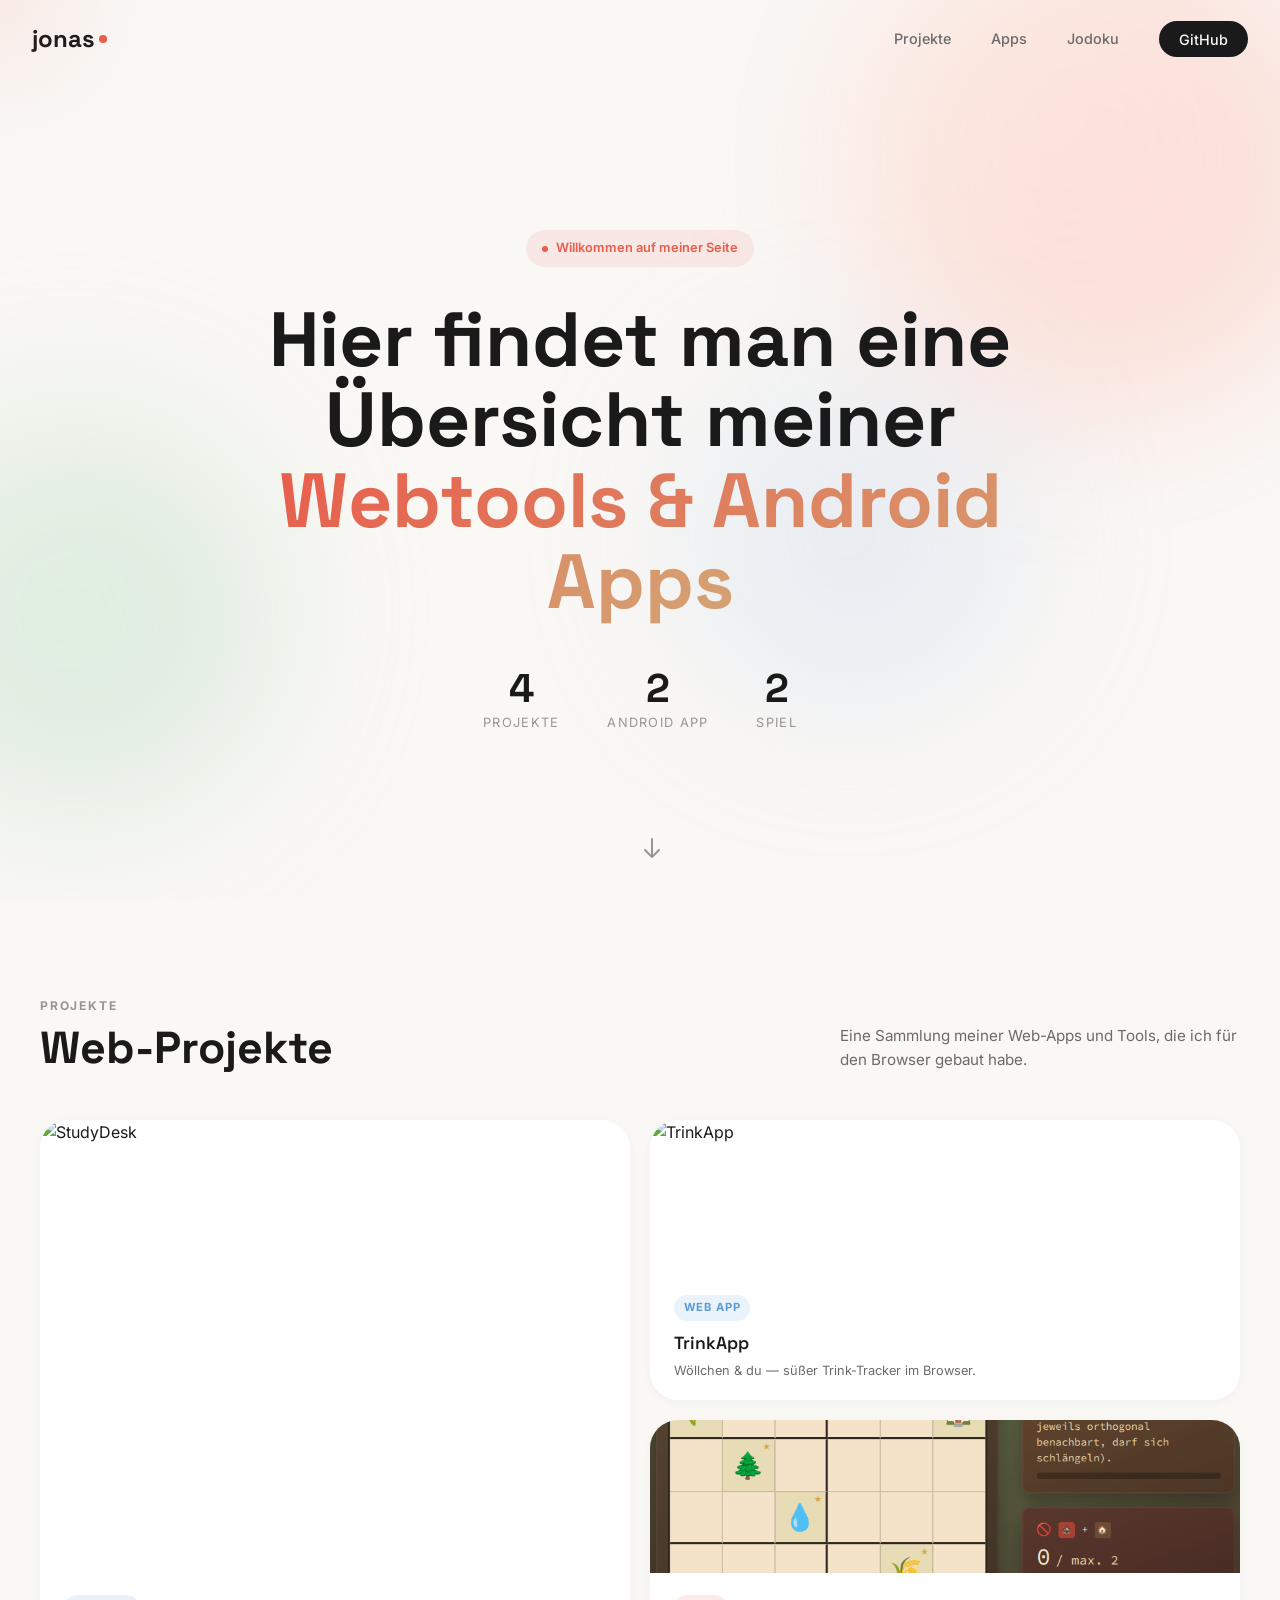
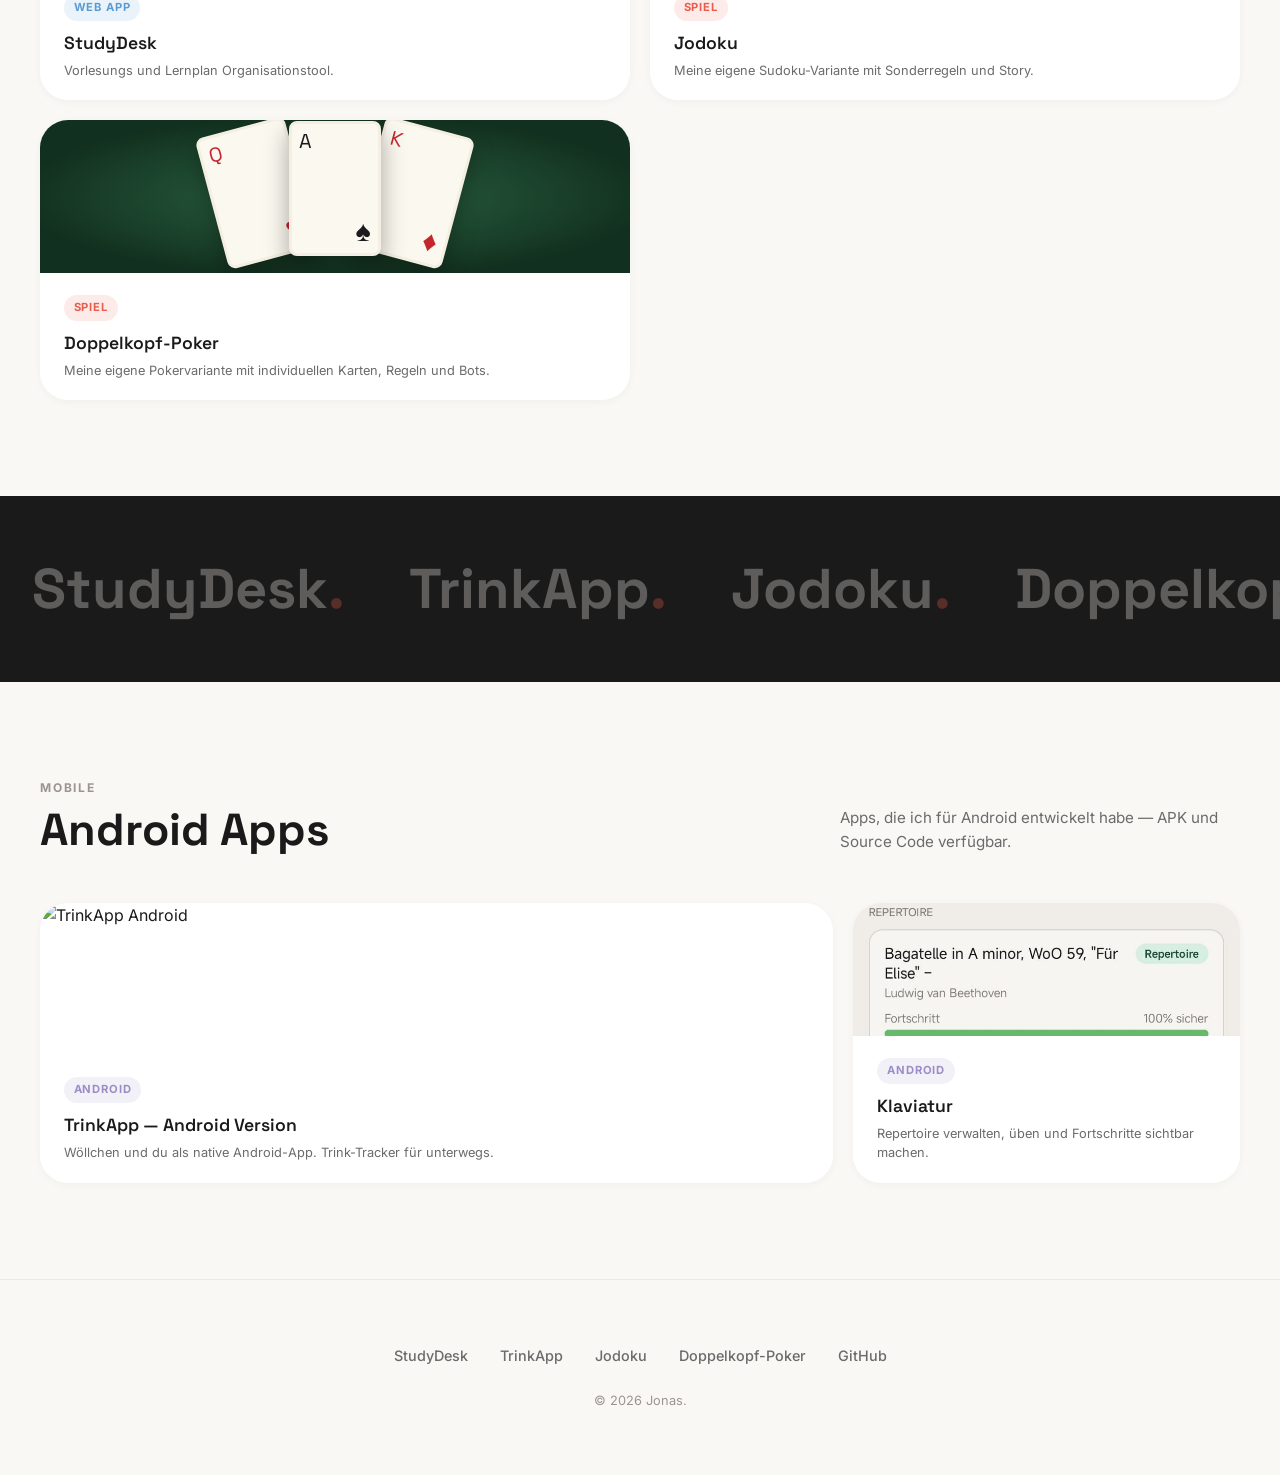
==== commit f1c4458a: "added new poker game + added mechanic in the hint in jodoku" ====
--- a/index.html
+++ b/index.html
@@ -455,6 +455,39 @@
       color: var(--text-muted);
       line-height: 1.5;
     }
+
+    .poker-preview {
+      position: absolute;
+      inset: 0;
+      display: flex;
+      align-items: center;
+      justify-content: center;
+      gap: 0;
+      background: radial-gradient(ellipse at center, #2c6644, #12301f 76%);
+    }
+
+    .poker-preview-card {
+      width: clamp(64px, 8vw, 92px);
+      aspect-ratio: 0.68;
+      display: flex;
+      flex-direction: column;
+      justify-content: space-between;
+      padding: 0.45rem;
+      border: 3px solid #f4efe2;
+      border-radius: 8px;
+      background: #fbf8ef;
+      color: #1b1b1f;
+      box-shadow: 0 10px 24px rgba(0,0,0,.35);
+      font-family: var(--font-heading);
+      font-size: 1.25rem;
+      line-height: 1;
+    }
+
+    .poker-preview-card:nth-child(1) { transform: rotate(-15deg) translateX(14px); }
+    .poker-preview-card:nth-child(2) { transform: translateY(-8px); z-index: 1; }
+    .poker-preview-card:nth-child(3) { transform: rotate(15deg) translateX(-14px); }
+    .poker-preview-card.red { color: #c4262e; }
+    .poker-preview-card strong { align-self: flex-end; font-size: 1.8rem; }
 
     .bento-card .card-arrow {
       position: absolute;
@@ -668,7 +701,7 @@
           <div class="stat-label">Android App</div>
         </div>
         <div class="stat">
-          <div class="stat-number" data-count="1">0</div>
+          <div class="stat-number" data-count="2">0</div>
           <div class="stat-label">Spiel</div>
         </div>
       </div>
@@ -735,6 +768,24 @@
           <p class="card-desc">Meine eigene Sudoku-Variante mit Sonderregeln und Story.</p>
         </div>
       </a>
+
+      <a href="dkp/Pokergame.html" class="bento-card wide reveal reveal-delay-3">
+        <div class="card-arrow">
+          <svg width="16" height="16" viewBox="0 0 24 24" fill="none" stroke="currentColor" stroke-width="2.5" stroke-linecap="round" stroke-linejoin="round"><path d="M7 17L17 7"/><path d="M7 7h10v10"/></svg>
+        </div>
+        <div class="card-image">
+          <div class="poker-preview" aria-hidden="true">
+            <div class="poker-preview-card red"><span>Q</span><strong>&#9829;</strong></div>
+            <div class="poker-preview-card"><span>A</span><strong>&#9824;</strong></div>
+            <div class="poker-preview-card red"><span>K</span><strong>&#9830;</strong></div>
+          </div>
+        </div>
+        <div class="card-content">
+          <span class="card-tag tag-game">Spiel</span>
+          <h3 class="card-title">Doppelkopf-Poker</h3>
+          <p class="card-desc">Meine eigene Pokervariante mit individuellen Karten, Regeln und Bots.</p>
+        </div>
+      </a>
     </div>
   </section>
 
@@ -744,10 +795,12 @@
       <span class="marquee-item">StudyDesk<span class="dot">.</span></span>
       <span class="marquee-item">TrinkApp<span class="dot">.</span></span>
       <span class="marquee-item">Jodoku<span class="dot">.</span></span>
+      <span class="marquee-item">Doppelkopf-Poker<span class="dot">.</span></span>
       <span class="marquee-item">Android<span class="dot">.</span></span>
       <span class="marquee-item">StudyDesk<span class="dot">.</span></span>
       <span class="marquee-item">TrinkApp<span class="dot">.</span></span>
       <span class="marquee-item">Jodoku<span class="dot">.</span></span>
+      <span class="marquee-item">Doppelkopf-Poker<span class="dot">.</span></span>
       <span class="marquee-item">Android<span class="dot">.</span></span>
     </div>
   </div>
@@ -799,6 +852,7 @@
       <a href="https://studydesk-dqs.pages.dev/" target="_blank" rel="noopener">StudyDesk</a>
       <a href="https://trinkapp.pages.dev" target="_blank" rel="noopener">TrinkApp</a>
       <a href="jodoku.html">Jodoku</a>
+      <a href="dkp/Pokergame.html">Doppelkopf-Poker</a>
       <a href="https://github.com/Jonny-gitdev" target="_blank" rel="noopener">GitHub</a>
     </div>
     <p class="footer-copy">&copy; <span id="year"></span> Jonas.</p>
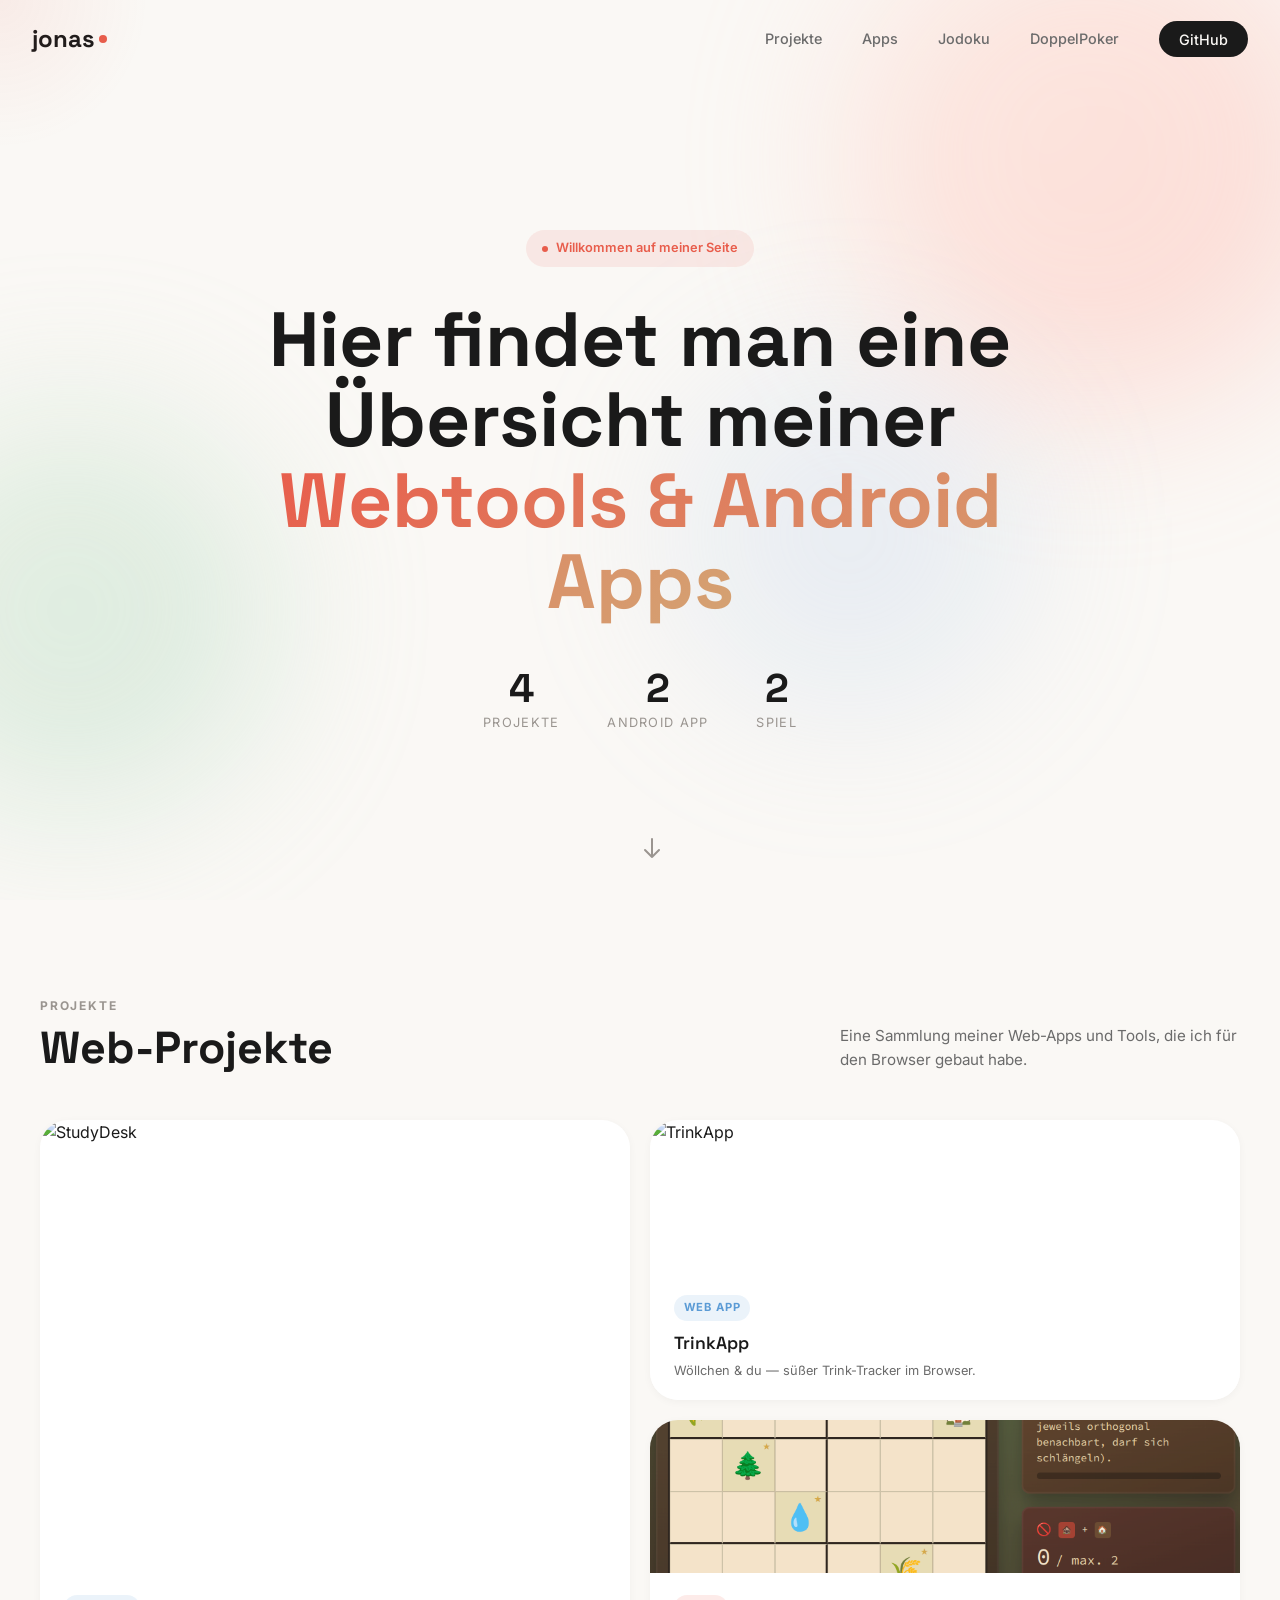
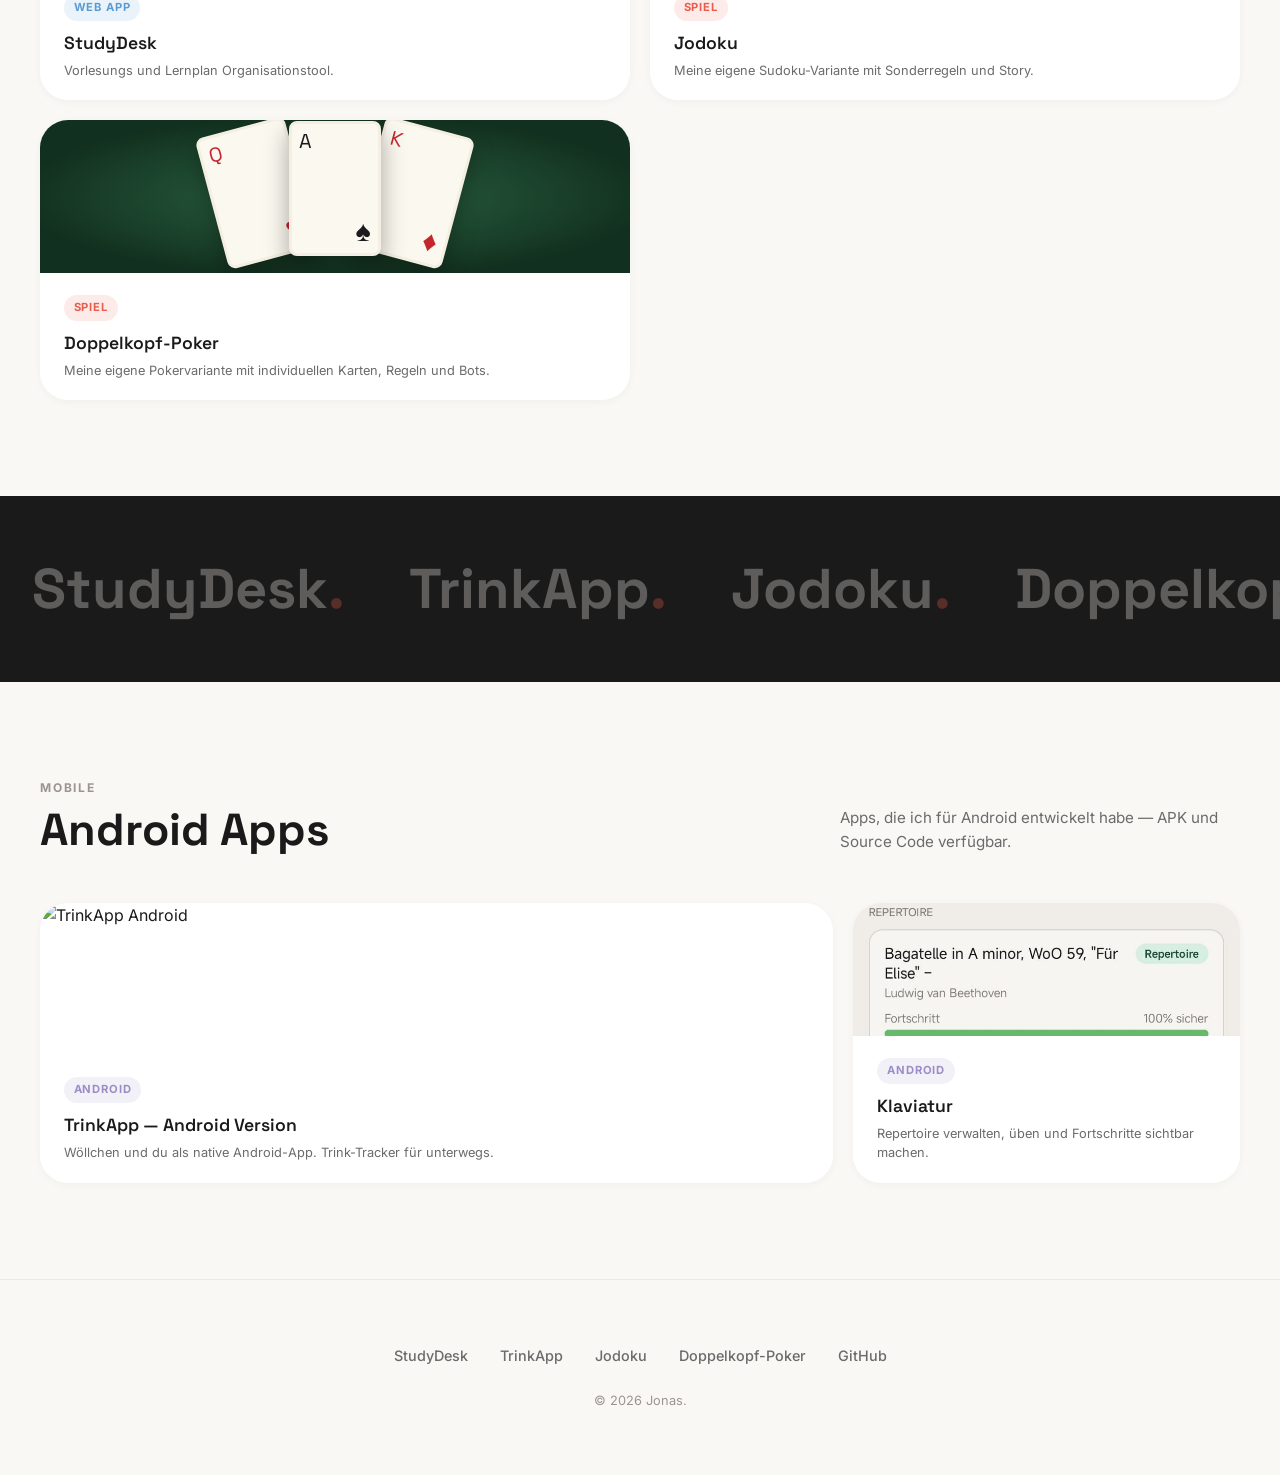
==== commit e432af4b: "added navigator for poker and added woellchen apk" ====
--- a/index.html
+++ b/index.html
@@ -682,6 +682,7 @@
       <li><a href="#projekte">Projekte</a></li>
       <li><a href="#apps">Apps</a></li>
       <li><a href="jodoku.html">Jodoku</a></li>
+      <li><a href="dkp/Pokergame.html">DoppelPoker</a></li>
       <li><a href="https://github.com/Jonny-gitdev" target="_blank" rel="noopener" class="nav-cta">GitHub</a></li>
     </ul>
   </nav>
